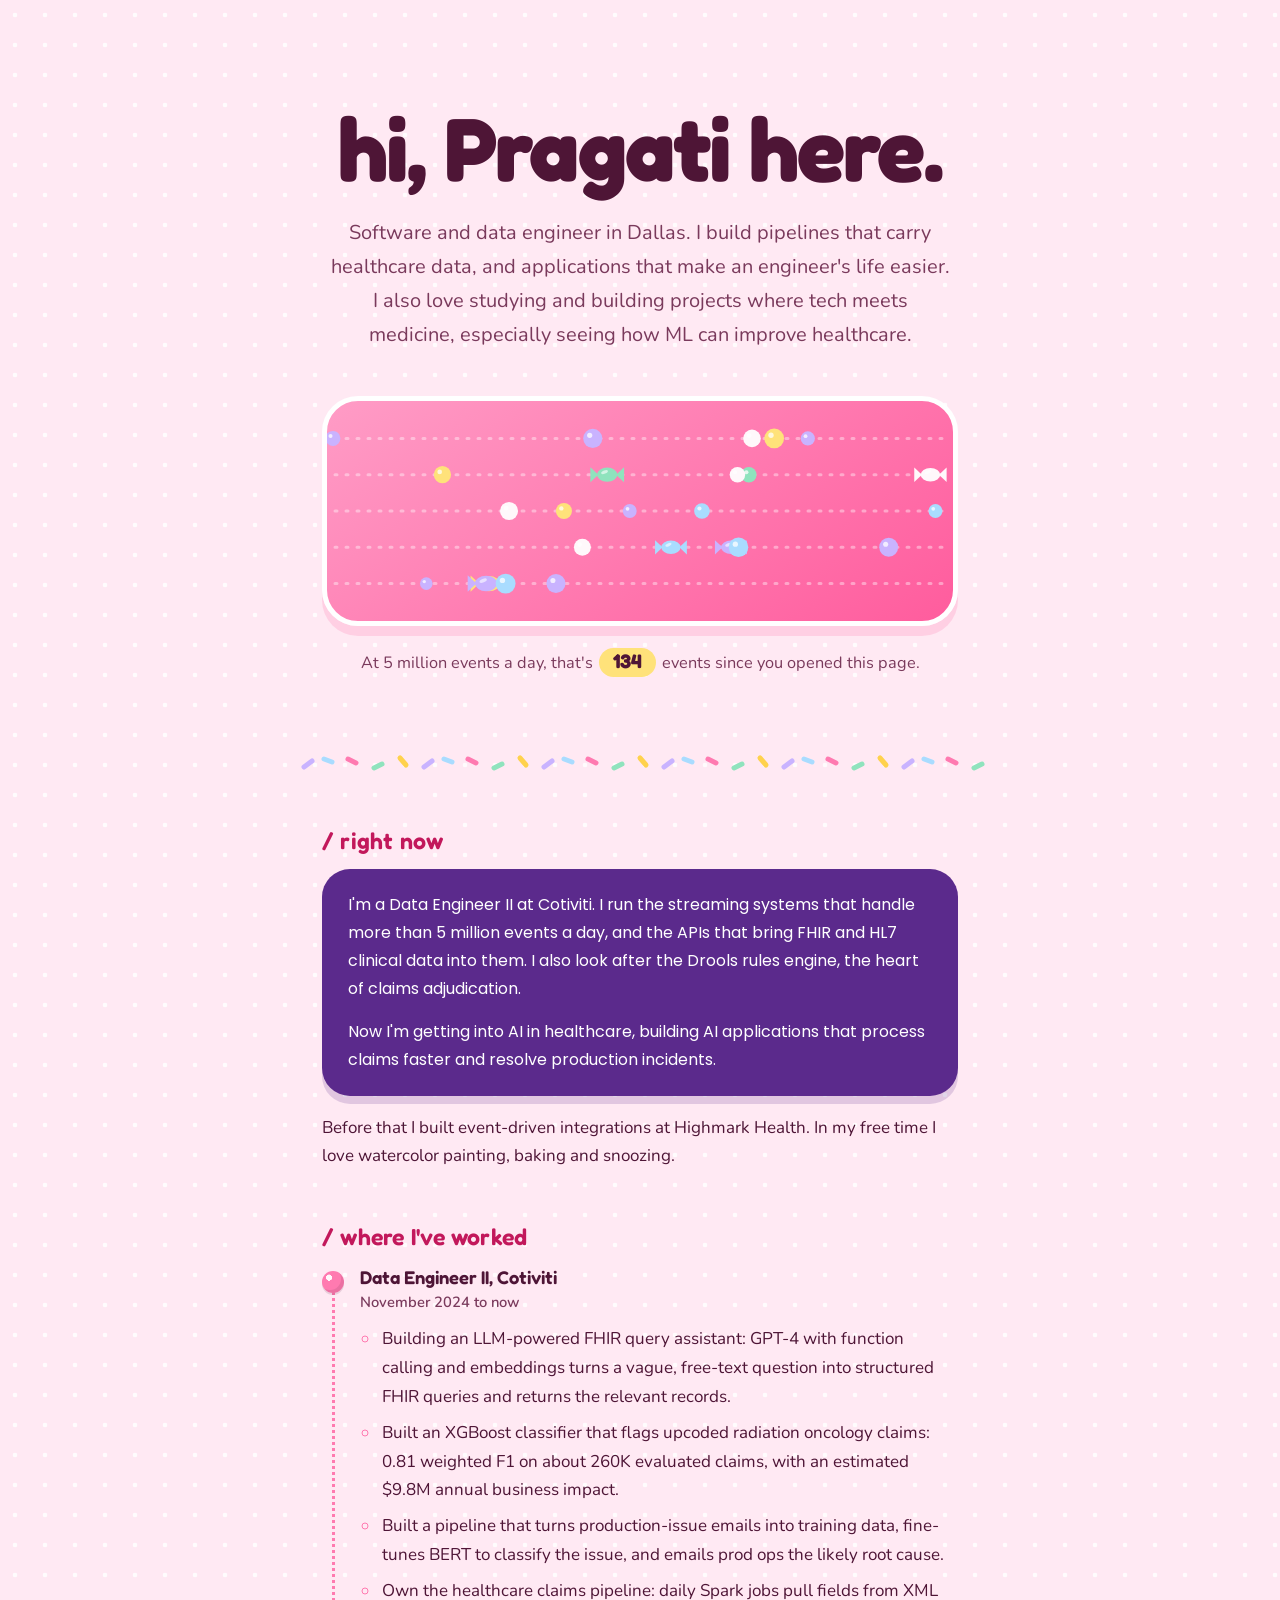
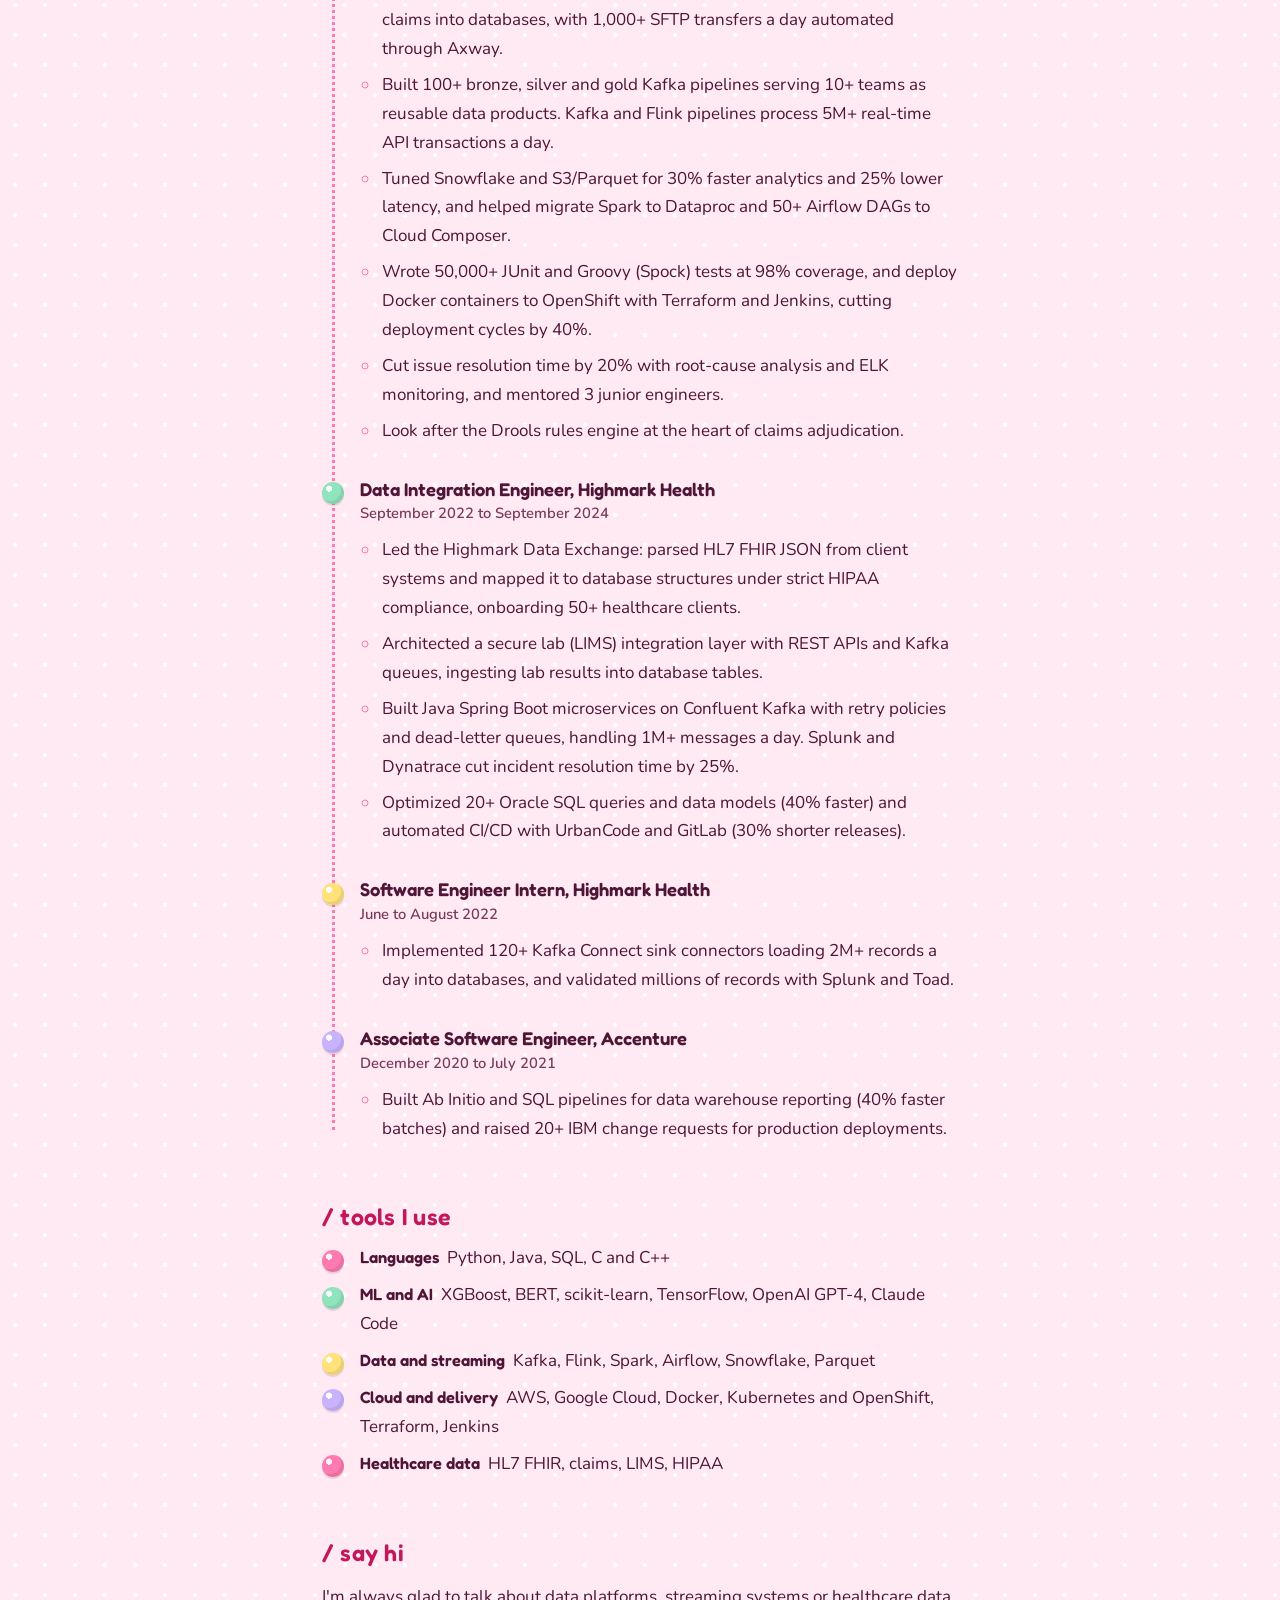
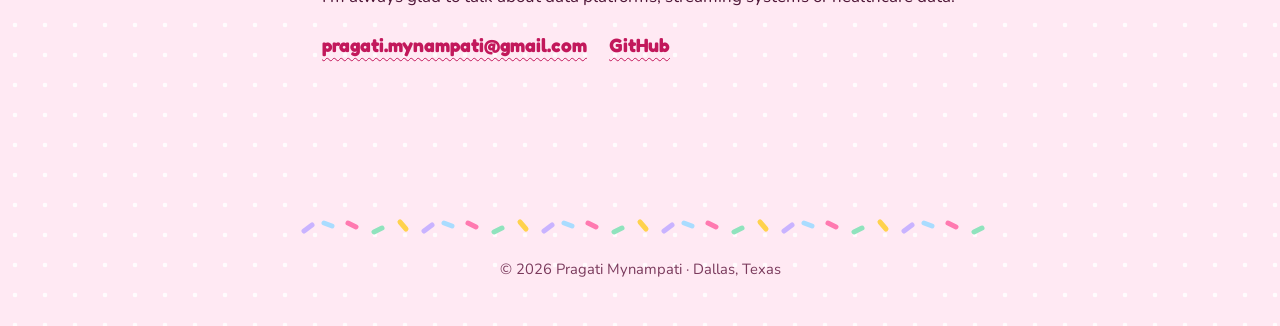
==== index.html @ 9aafa1b6 "Add files via upload" ====
<!DOCTYPE html>
<html lang="en">
<head>
  <meta charset="utf-8">
  <meta name="viewport" content="width=device-width, initial-scale=1">
  <title>Pragati Mynampati, software and data engineer</title>
  <meta name="description" content="Pragati Mynampati is a software and data engineer in Dallas who builds healthcare data pipelines and developer tools, and explores ML at the intersection of tech and medicine.">
  <meta name="theme-color" content="#ff7ab0">
  <link rel="preconnect" href="https://fonts.googleapis.com">
  <link rel="preconnect" href="https://fonts.gstatic.com" crossorigin>
  <link rel="stylesheet" href="https://fonts.googleapis.com/css2?family=Fredoka:wght@400..700&family=Nunito:wght@400..800&family=Poppins:wght@400;500;600&display=swap">
  <link rel="stylesheet" href="style.css">
</head>
<body>
  <header class="hero col">
    <h1>hi, Pragati here.</h1>
    <p class="pitch">Software and data engineer in Dallas. I build pipelines that carry healthcare data, and applications that make an engineer's life easier. I also love studying and building projects where tech meets medicine, especially seeing how ML can improve healthcare.</p>
  </header>

  <div class="tray col">
    <div class="panel"><canvas id="stream" aria-hidden="true"></canvas></div>
    <p class="ticker">At 5 million events a day, that's <strong id="count">0</strong><span id="count-note"> events since you opened this page.</span></p>
  </div>

  <div class="sprinkles" aria-hidden="true"></div>

  <main>
    <section class="col">
      <h2>/ right now</h2>
      <div class="work-now">
        <p>I'm a Data Engineer II at Cotiviti. I run the streaming systems that handle more than 5 million events a day, and the APIs that bring FHIR and HL7 clinical data into them. I also look after the Drools rules engine, the heart of claims adjudication.</p>
        <p>Now I'm getting into AI in healthcare, building AI applications that process claims faster and resolve production incidents.</p>
      </div>
      <div class="prose after-work">
        <p>Before that I built event-driven integrations at Highmark Health. In my free time I love watercolor painting, baking and snoozing.</p>
      </div>
    </section>

    <section class="col">
      <h2>/ where I've worked</h2>
      <ol class="timeline">
        <li>
          <h3>Data Engineer II, Cotiviti</h3>
          <p class="when">November 2024 to now</p>
          <ul>
            <li>Building an LLM-powered FHIR query assistant: GPT-4 with function calling and embeddings turns a vague, free-text question into structured FHIR queries and returns the relevant records.</li>
            <li>Built an XGBoost classifier that flags upcoded radiation oncology claims: 0.81 weighted F1 on about 260K evaluated claims, with an estimated $9.8M annual business impact.</li>
            <li>Built a pipeline that turns production-issue emails into training data, fine-tunes BERT to classify the issue, and emails prod ops the likely root cause.</li>
            <li>Own the healthcare claims pipeline: daily Spark jobs pull fields from XML claims into databases, with 1,000+ SFTP transfers a day automated through Axway.</li>
            <li>Built 100+ bronze, silver and gold Kafka pipelines serving 10+ teams as reusable data products. Kafka and Flink pipelines process 5M+ real-time API transactions a day.</li>
            <li>Tuned Snowflake and S3/Parquet for 30% faster analytics and 25% lower latency, and helped migrate Spark to Dataproc and 50+ Airflow DAGs to Cloud Composer.</li>
            <li>Wrote 50,000+ JUnit and Groovy (Spock) tests at 98% coverage, and deploy Docker containers to OpenShift with Terraform and Jenkins, cutting deployment cycles by 40%.</li>
            <li>Cut issue resolution time by 20% with root-cause analysis and ELK monitoring, and mentored 3 junior engineers.</li>
            <li>Look after the Drools rules engine at the heart of claims adjudication.</li>
          </ul>
        </li>
        <li>
          <h3>Data Integration Engineer, Highmark Health</h3>
          <p class="when">September 2022 to September 2024</p>
          <ul>
            <li>Led the Highmark Data Exchange: parsed HL7 FHIR JSON from client systems and mapped it to database structures under strict HIPAA compliance, onboarding 50+ healthcare clients.</li>
            <li>Architected a secure lab (LIMS) integration layer with REST APIs and Kafka queues, ingesting lab results into database tables.</li>
            <li>Built Java Spring Boot microservices on Confluent Kafka with retry policies and dead-letter queues, handling 1M+ messages a day. Splunk and Dynatrace cut incident resolution time by 25%.</li>
            <li>Optimized 20+ Oracle SQL queries and data models (40% faster) and automated CI/CD with UrbanCode and GitLab (30% shorter releases).</li>
          </ul>
        </li>
        <li>
          <h3>Software Engineer Intern, Highmark Health</h3>
          <p class="when">June to August 2022</p>
          <ul>
            <li>Implemented 120+ Kafka Connect sink connectors loading 2M+ records a day into databases, and validated millions of records with Splunk and Toad.</li>
          </ul>
        </li>
        <li>
          <h3>Associate Software Engineer, Accenture</h3>
          <p class="when">December 2020 to July 2021</p>
          <ul>
            <li>Built Ab Initio and SQL pipelines for data warehouse reporting (40% faster batches) and raised 20+ IBM change requests for production deployments.</li>
          </ul>
        </li>
      </ol>
    </section>

    <section class="col">
      <h2>/ tools I use</h2>
      <ul class="candy compact">
        <li><b>Languages</b> Python, Java, SQL, C and C++</li>
        <li><b>ML and AI</b> XGBoost, BERT, scikit-learn, TensorFlow, OpenAI GPT-4, Claude Code</li>
        <li><b>Data and streaming</b> Kafka, Flink, Spark, Airflow, Snowflake, Parquet</li>
        <li><b>Cloud and delivery</b> AWS, Google Cloud, Docker, Kubernetes and OpenShift, Terraform, Jenkins</li>
        <li><b>Healthcare data</b> HL7 FHIR, claims, LIMS, HIPAA</li>
      </ul>
    </section>

    <section class="col">
      <h2>/ say hi</h2>
      <p>I'm always glad to talk about data platforms, streaming systems or healthcare data.</p>
      <p class="contact">
        <a href="mailto:pragati.mynampati@gmail.com">pragati.mynampati@gmail.com</a>
        <a href="https://github.com/pragati77">GitHub</a>
      </p>
    </section>
  </main>

  <footer class="site-footer">
    <div class="sprinkles" aria-hidden="true" style="margin-bottom:18px"></div>
    &copy; 2026 Pragati Mynampati &middot; Dallas, Texas
  </footer>

  <script src="stream.js"></script>
</body>
</html>
---- style.css ----
/* Pragati Mynampati: candy land
   Palette: cotton (page), bubblegum (stream + accents), berry (text), mint, lemon, lavender (candies) */
:root {
  --cotton: #ffe9f3;
  --cream: #fff8fb;
  --bubblegum: #ff7ab0;
  --bubblegum-deep: #ff5c9d;
  --berry: #4e1536;
  --berry-soft: #7a3a5c;
  --label: #c2185b;
  --mint: #8fe3bd;
  --lemon: #ffe27a;
  --lavender: #c9b3ff;
  --sky: #a9dcff;
  --display: "Fredoka", "Trebuchet MS", system-ui, sans-serif;
  --text: "Nunito", system-ui, -apple-system, "Segoe UI", sans-serif;
}

* { box-sizing: border-box; }
html { -webkit-text-size-adjust: 100%; }
body {
  margin: 0;
  color: var(--berry);
  font: 400 1.0625rem/1.7 var(--text);
  background-color: var(--cotton);
  background-image: radial-gradient(rgba(255, 255, 255, 0.85) 2px, transparent 2.6px);
  background-size: 30px 30px;
}
canvas { display: block; }

a {
  color: var(--label);
  font-weight: 700;
  text-decoration: underline;
  text-decoration-style: wavy;
  text-decoration-thickness: 1px;
  text-underline-offset: 0.25em;
}
a:hover { text-decoration-thickness: 2px; }
a:focus-visible { outline: 3px solid var(--lavender); outline-offset: 3px; border-radius: 6px; }

.col { max-width: 700px; margin: 0 auto; padding: 0 clamp(20px, 5vw, 32px); }

/* ---------- hero (centered) ---------- */
.hero { text-align: center; padding-top: clamp(48px, 9vw, 104px); padding-bottom: clamp(28px, 5vw, 44px); }
.hero h1 {
  margin: 0;
  font: 700 clamp(3rem, 12vw, 5.6rem)/1 var(--display);
  letter-spacing: -0.02em;
  color: var(--berry);
}
.hero .pitch {
  margin: 22px auto 0;
  max-width: 31em;
  font-size: clamp(1.08rem, 2.2vw, 1.25rem);
  color: var(--berry-soft);
}

/* the stream, now a centered candy tray */
.tray { text-align: center; padding-bottom: clamp(20px, 4vw, 36px); }
.tray .panel {
  border-radius: 36px;
  border: 5px solid #fff;
  background: linear-gradient(145deg, #ff9cc6, var(--bubblegum-deep));
  box-shadow: 0 10px 0 rgba(255, 92, 157, 0.18);
  overflow: hidden;
}
.tray canvas { width: 100%; height: clamp(170px, 32vw, 220px); }
.ticker { margin: 22px 0 0; font-size: 1.02rem; color: var(--berry-soft); }
.ticker strong {
  display: inline-block;
  margin: 0 2px;
  padding: 1px 14px 3px;
  border-radius: 999px;
  background: var(--lemon);
  color: var(--berry);
  font: 700 1.2em/1.3 var(--display);
  font-variant-numeric: tabular-nums;
}

/* sprinkles divider */
.sprinkles {
  height: 22px;
  margin: clamp(22px, 5vw, 40px) auto 0;
  max-width: 700px;
  background-image: url("data:image/svg+xml,%3Csvg xmlns='http://www.w3.org/2000/svg' width='120' height='22'%3E%3Cg stroke-width='5' stroke-linecap='round'%3E%3Cline x1='8' y1='6' x2='16' y2='10' stroke='%23ff7ab0'/%3E%3Cline x1='34' y1='15' x2='42' y2='11' stroke='%238fe3bd'/%3E%3Cline x1='60' y1='5' x2='66' y2='12' stroke='%23ffd24d'/%3E%3Cline x1='84' y1='14' x2='92' y2='8' stroke='%23c9b3ff'/%3E%3Cline x1='104' y1='6' x2='112' y2='9' stroke='%23a9dcff'/%3E%3C/g%3E%3C/svg%3E");
  background-repeat: repeat-x;
  background-position: center;
}

/* ---------- sections ---------- */
main > section.col { padding-top: clamp(30px, 6vw, 52px); }
main > section.col:last-of-type { padding-bottom: clamp(56px, 9vw, 96px); }
h2 {
  margin: 0 0 14px;
  font: 600 1.45rem/1.2 var(--display);
  color: var(--label);
  letter-spacing: 0.01em;
}
.prose p { margin: 0 0 1em; }
.prose p:last-child { margin-bottom: 0; }

/* the Cotiviti block: purple, corporate sans (stand-in until the exact brand font and purple are confirmed) */
.work-now {
  background: #5b2a8c;
  color: #fff;
  border-radius: 28px;
  padding: 22px 26px;
  font: 400 1rem/1.75 "Poppins", var(--text);
  box-shadow: 0 8px 0 rgba(91, 42, 140, 0.18);
}
.work-now p { margin: 0 0 0.9em; }
.work-now p:last-child { margin-bottom: 0; }
.after-work { margin-top: 18px; }

/* candy bullets */
ul.candy, ol.timeline { list-style: none; margin: 0; padding: 0; }
ul.candy > li { position: relative; padding: 0 0 20px 38px; }
ul.candy > li:last-child { padding-bottom: 0; }
ul.candy > li::before, ol.timeline > li::before {
  content: "";
  position: absolute;
  left: 0; top: 0.32em;
  width: 22px; height: 22px;
  border-radius: 50%;
  background:
    radial-gradient(circle at 32% 30%, rgba(255, 255, 255, 0.95) 0 14%, transparent 15%),
    var(--candy, var(--bubblegum));
  box-shadow: inset -3px -3px 0 rgba(0, 0, 0, 0.08), 0 2px 0 rgba(78, 21, 54, 0.12);
}
ul.candy > li:nth-child(4n+1), ol.timeline > li:nth-child(4n+1) { --candy: var(--bubblegum); }
ul.candy > li:nth-child(4n+2), ol.timeline > li:nth-child(4n+2) { --candy: var(--mint); }
ul.candy > li:nth-child(4n+3), ol.timeline > li:nth-child(4n+3) { --candy: var(--lemon); }
ul.candy > li:nth-child(4n+4), ol.timeline > li:nth-child(4n+4) { --candy: var(--lavender); }
ul.candy h3, ol.timeline h3 { margin: 0; font: 600 1.15rem/1.35 var(--display); }
ul.candy p, ol.timeline p { margin: 2px 0 0; }
ul.candy.compact > li { padding-bottom: 8px; }
ul.candy.compact b { font: 600 1.02rem/1 var(--display); margin-right: 4px; }

ol.timeline { position: relative; }
ol.timeline::before {
  content: "";
  position: absolute; left: 10px; top: 14px; bottom: 14px; width: 0;
  border-left: 3px dotted var(--bubblegum);
}
ol.timeline > li { position: relative; padding: 0 0 24px 38px; }
ol.timeline > li:last-child { padding-bottom: 0; }
ol.timeline > li::before { z-index: 1; }
ol.timeline ul { margin: 10px 0 0; padding-left: 1.15em; }
ol.timeline ul li { margin: 0 0 7px; padding: 0 0 0 2px; }
ol.timeline ul li::marker { color: var(--bubblegum); }
ol.timeline .when { margin: 0 0 4px; font-size: 0.92rem; color: var(--berry-soft); font-weight: 600; }

.contact { margin-top: 14px; display: flex; flex-wrap: wrap; gap: 8px 22px; font-family: var(--display); font-size: 1.2rem; }

/* ---------- footer ---------- */
.site-footer { padding: 0 0 44px; text-align: center; font-size: 0.92rem; color: var(--berry-soft); }

@media (max-width: 480px) {
  .tray .panel { border-radius: 28px; border-width: 4px; }
}
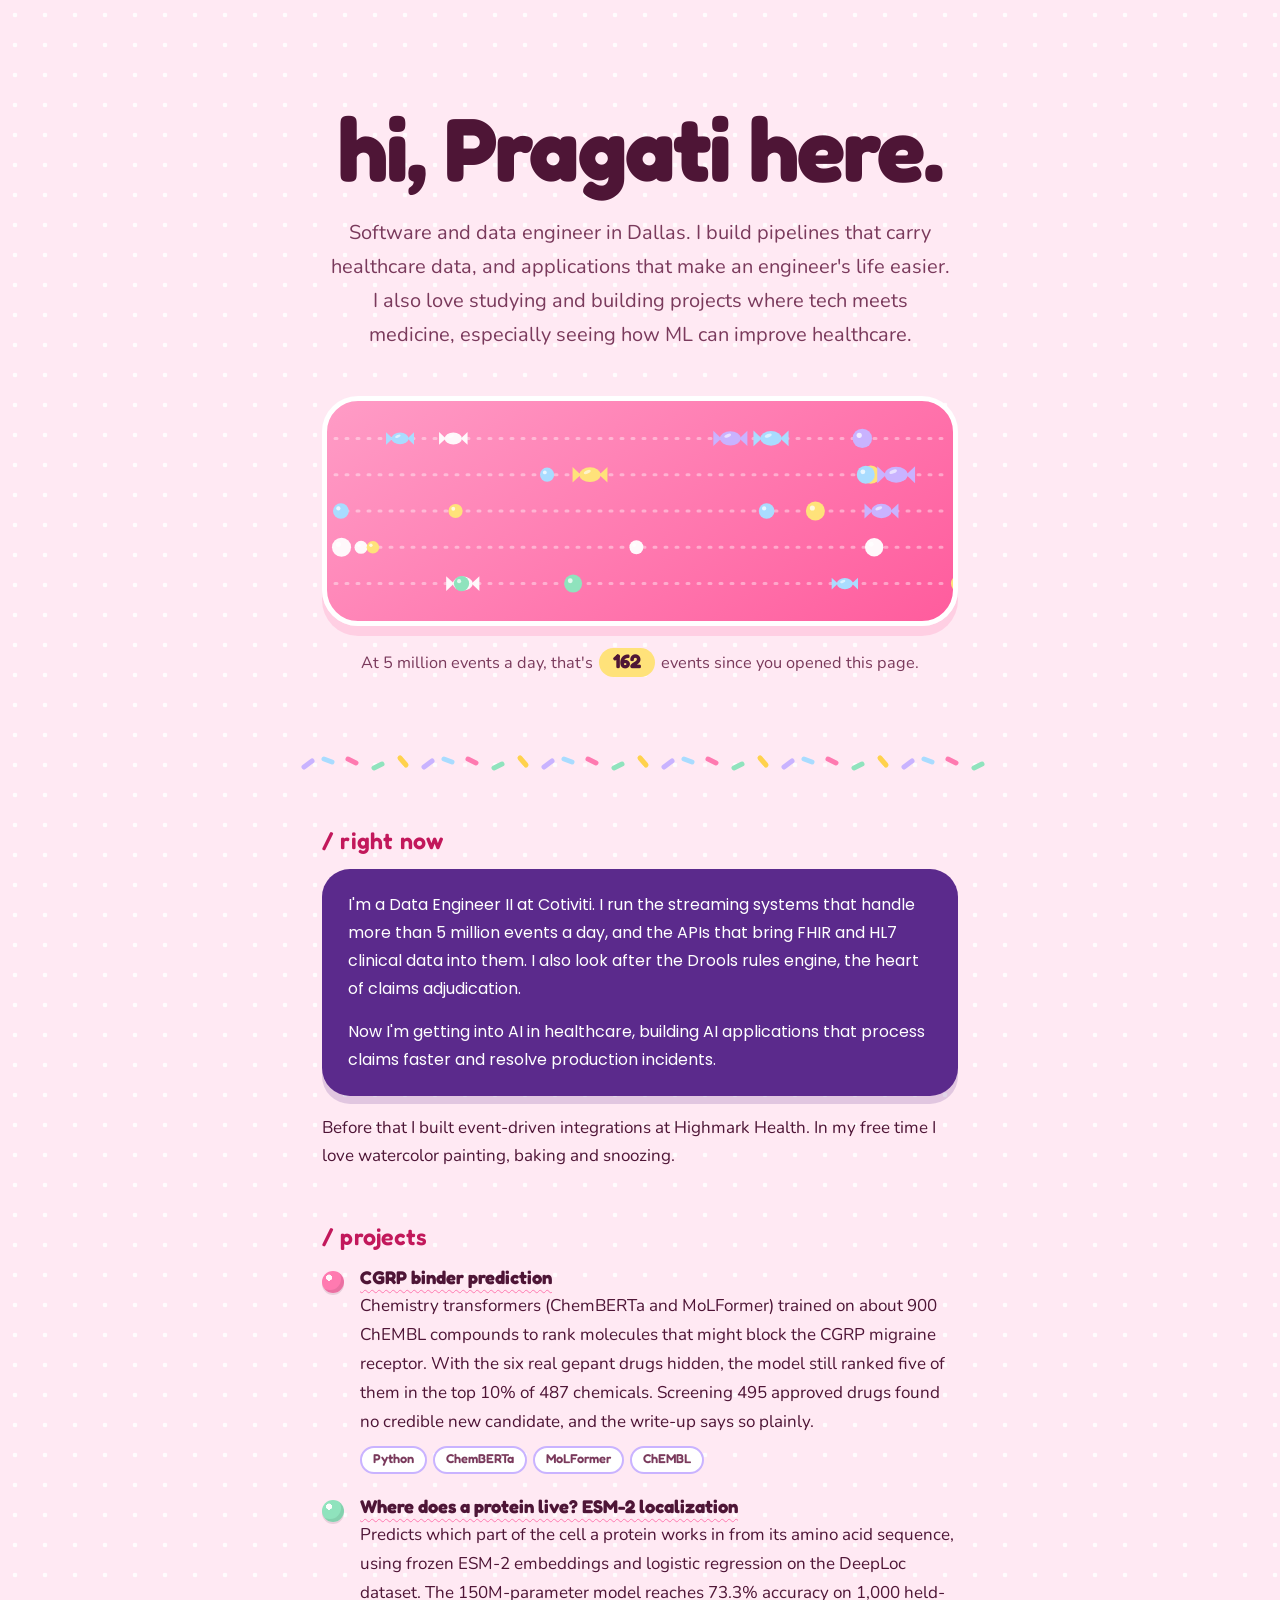
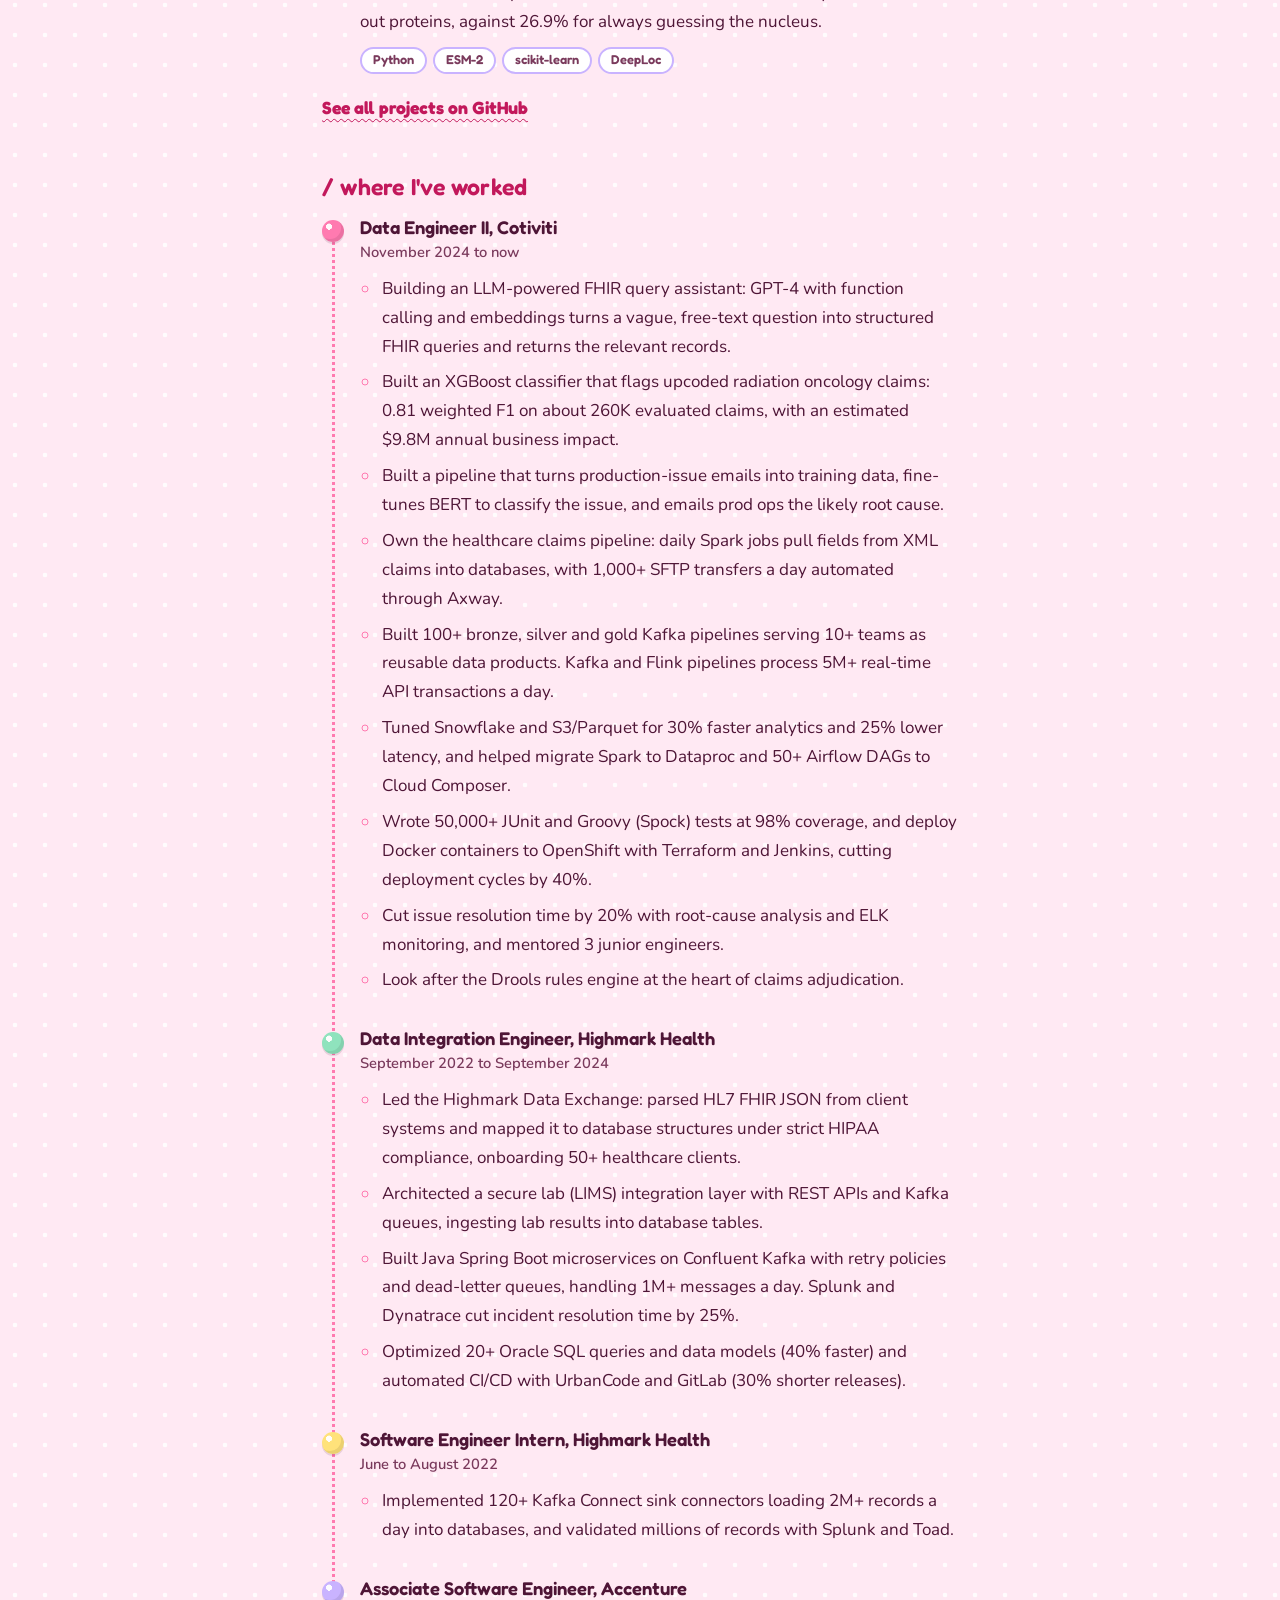
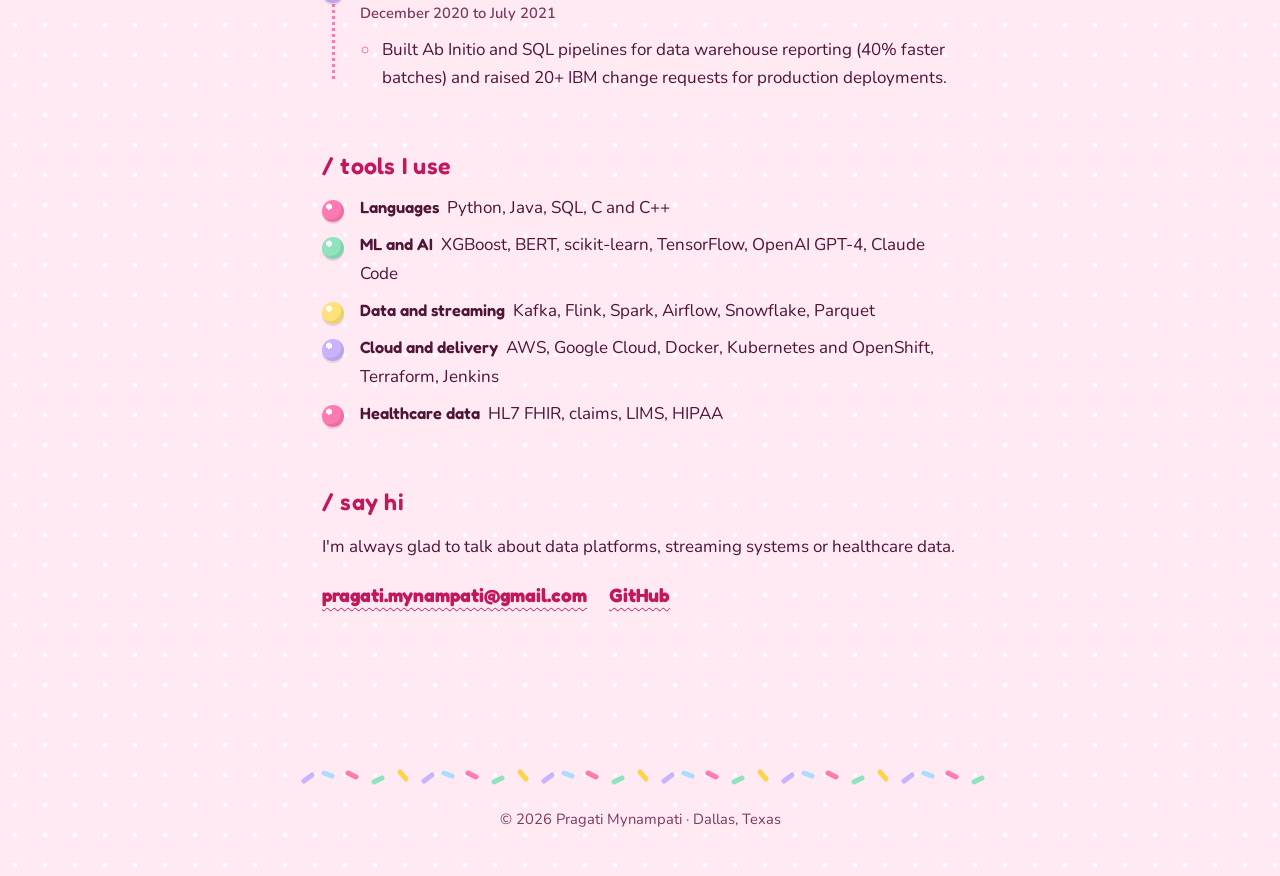
==== commit d1c05322: "Add files via upload" ====
--- a/index.html
+++ b/index.html
@@ -34,6 +34,23 @@
       <div class="prose after-work">
         <p>Before that I built event-driven integrations at Highmark Health. In my free time I love watercolor painting, baking and snoozing.</p>
       </div>
+    </section>
+
+    <section class="col">
+      <h2>/ projects</h2>
+      <ul class="candy projects">
+        <li>
+          <h3><a href="https://github.com/pragati77/cgrp-binder-prediction">CGRP binder prediction</a></h3>
+          <p>Chemistry transformers (ChemBERTa and MoLFormer) trained on about 900 ChEMBL compounds to rank molecules that might block the CGRP migraine receptor. With the six real gepant drugs hidden, the model still ranked five of them in the top 10% of 487 chemicals. Screening 495 approved drugs found no credible new candidate, and the write-up says so plainly.</p>
+          <p class="tags"><span>Python</span><span>ChemBERTa</span><span>MoLFormer</span><span>ChEMBL</span></p>
+        </li>
+        <li>
+          <h3><a href="https://github.com/pragati77/ESM2_Protein_Localization">Where does a protein live? ESM-2 localization</a></h3>
+          <p>Predicts which part of the cell a protein works in from its amino acid sequence, using frozen ESM-2 embeddings and logistic regression on the DeepLoc dataset. The 150M-parameter model reaches 73.3% accuracy on 1,000 held-out proteins, against 26.9% for always guessing the nucleus.</p>
+          <p class="tags"><span>Python</span><span>ESM-2</span><span>scikit-learn</span><span>DeepLoc</span></p>
+        </li>
+      </ul>
+      <p class="more"><a href="https://github.com/pragati77">See all projects on GitHub</a></p>
     </section>
 
     <section class="col">
--- a/style.css
+++ b/style.css
@@ -134,6 +134,18 @@
 ul.candy > li:nth-child(4n+4), ol.timeline > li:nth-child(4n+4) { --candy: var(--lavender); }
 ul.candy h3, ol.timeline h3 { margin: 0; font: 600 1.15rem/1.35 var(--display); }
 ul.candy p, ol.timeline p { margin: 2px 0 0; }
+ul.candy h3 a { color: var(--berry); text-decoration-color: var(--bubblegum); }
+ul.candy h3 a:hover { color: var(--label); }
+.tags { display: flex; flex-wrap: wrap; gap: 6px; margin: 10px 0 0 !important; }
+.tags span {
+  font: 600 0.8rem/1 var(--display);
+  padding: 5px 11px 6px;
+  border-radius: 999px;
+  background: #fff;
+  border: 2px solid var(--lavender);
+  color: var(--berry-soft);
+}
+.more { margin: 22px 0 0; font: 600 1.1rem/1.4 var(--display); }
 ul.candy.compact > li { padding-bottom: 8px; }
 ul.candy.compact b { font: 600 1.02rem/1 var(--display); margin-right: 4px; }
 
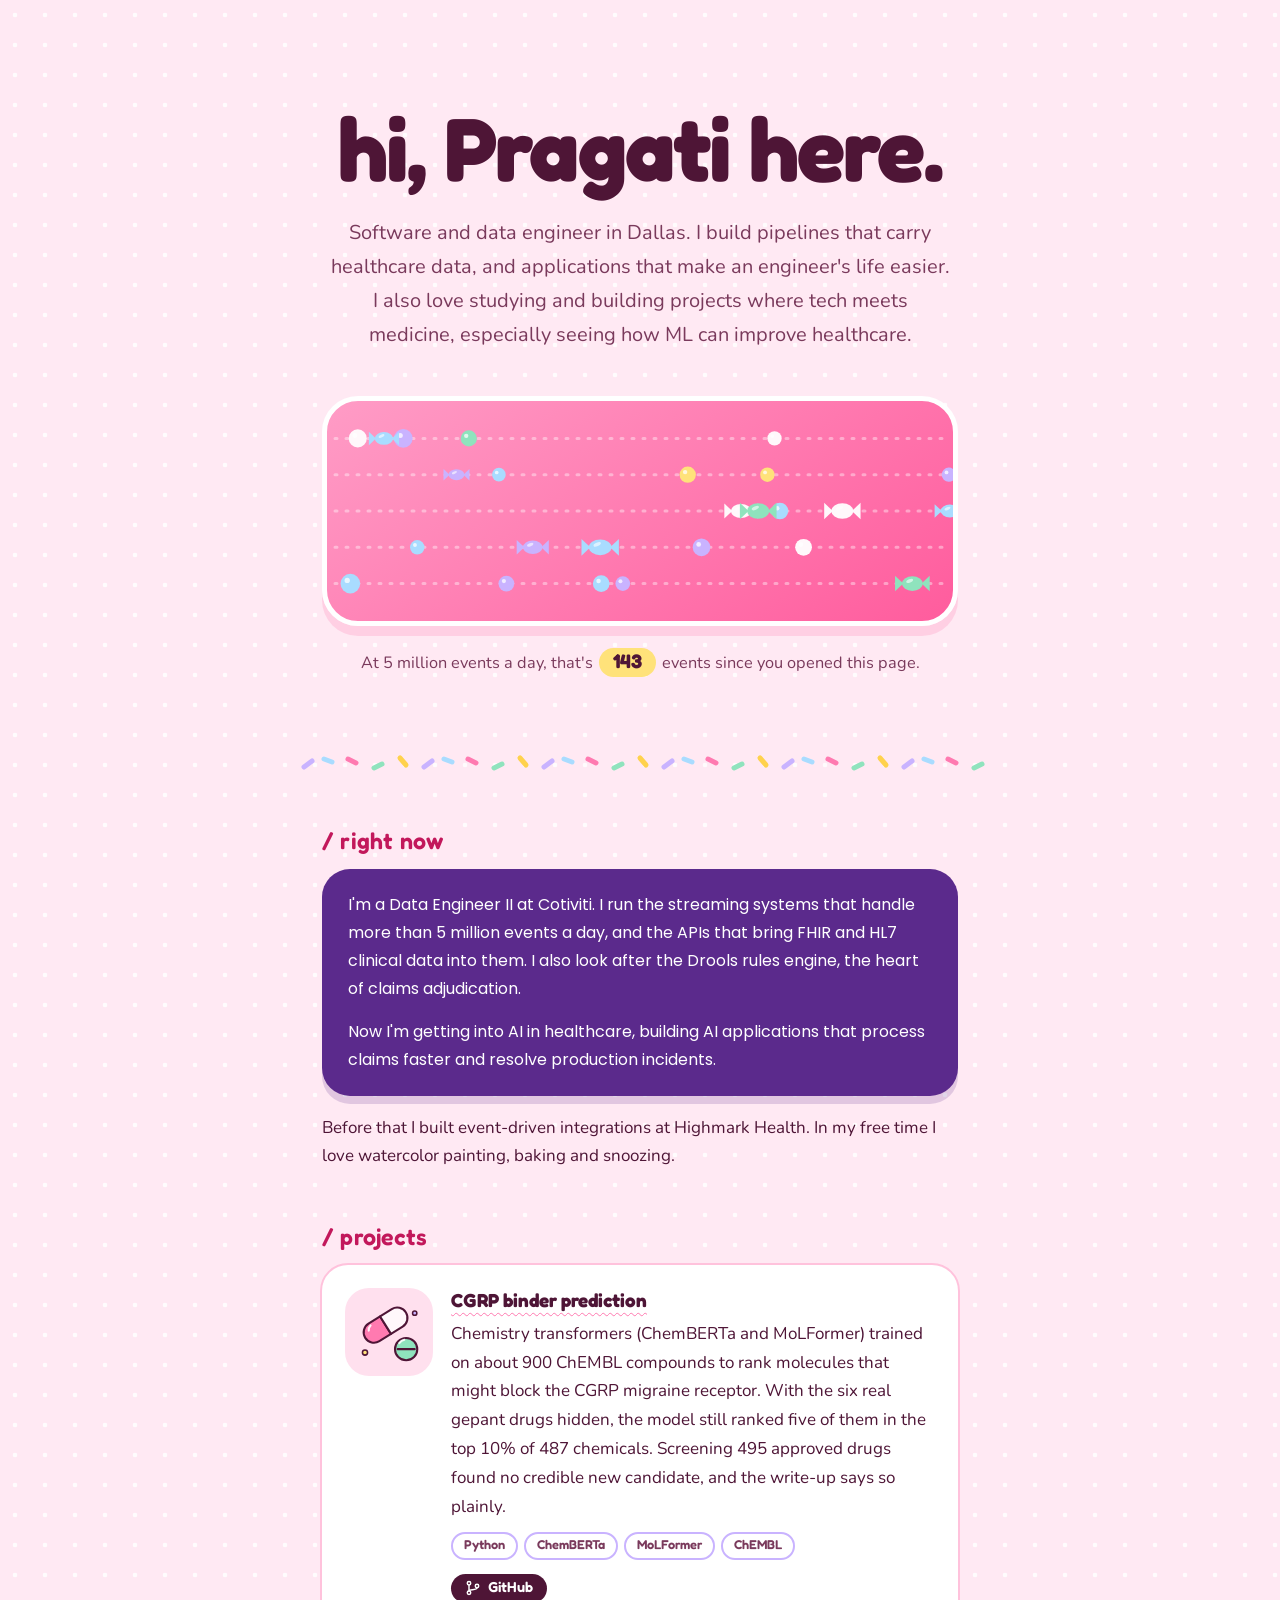
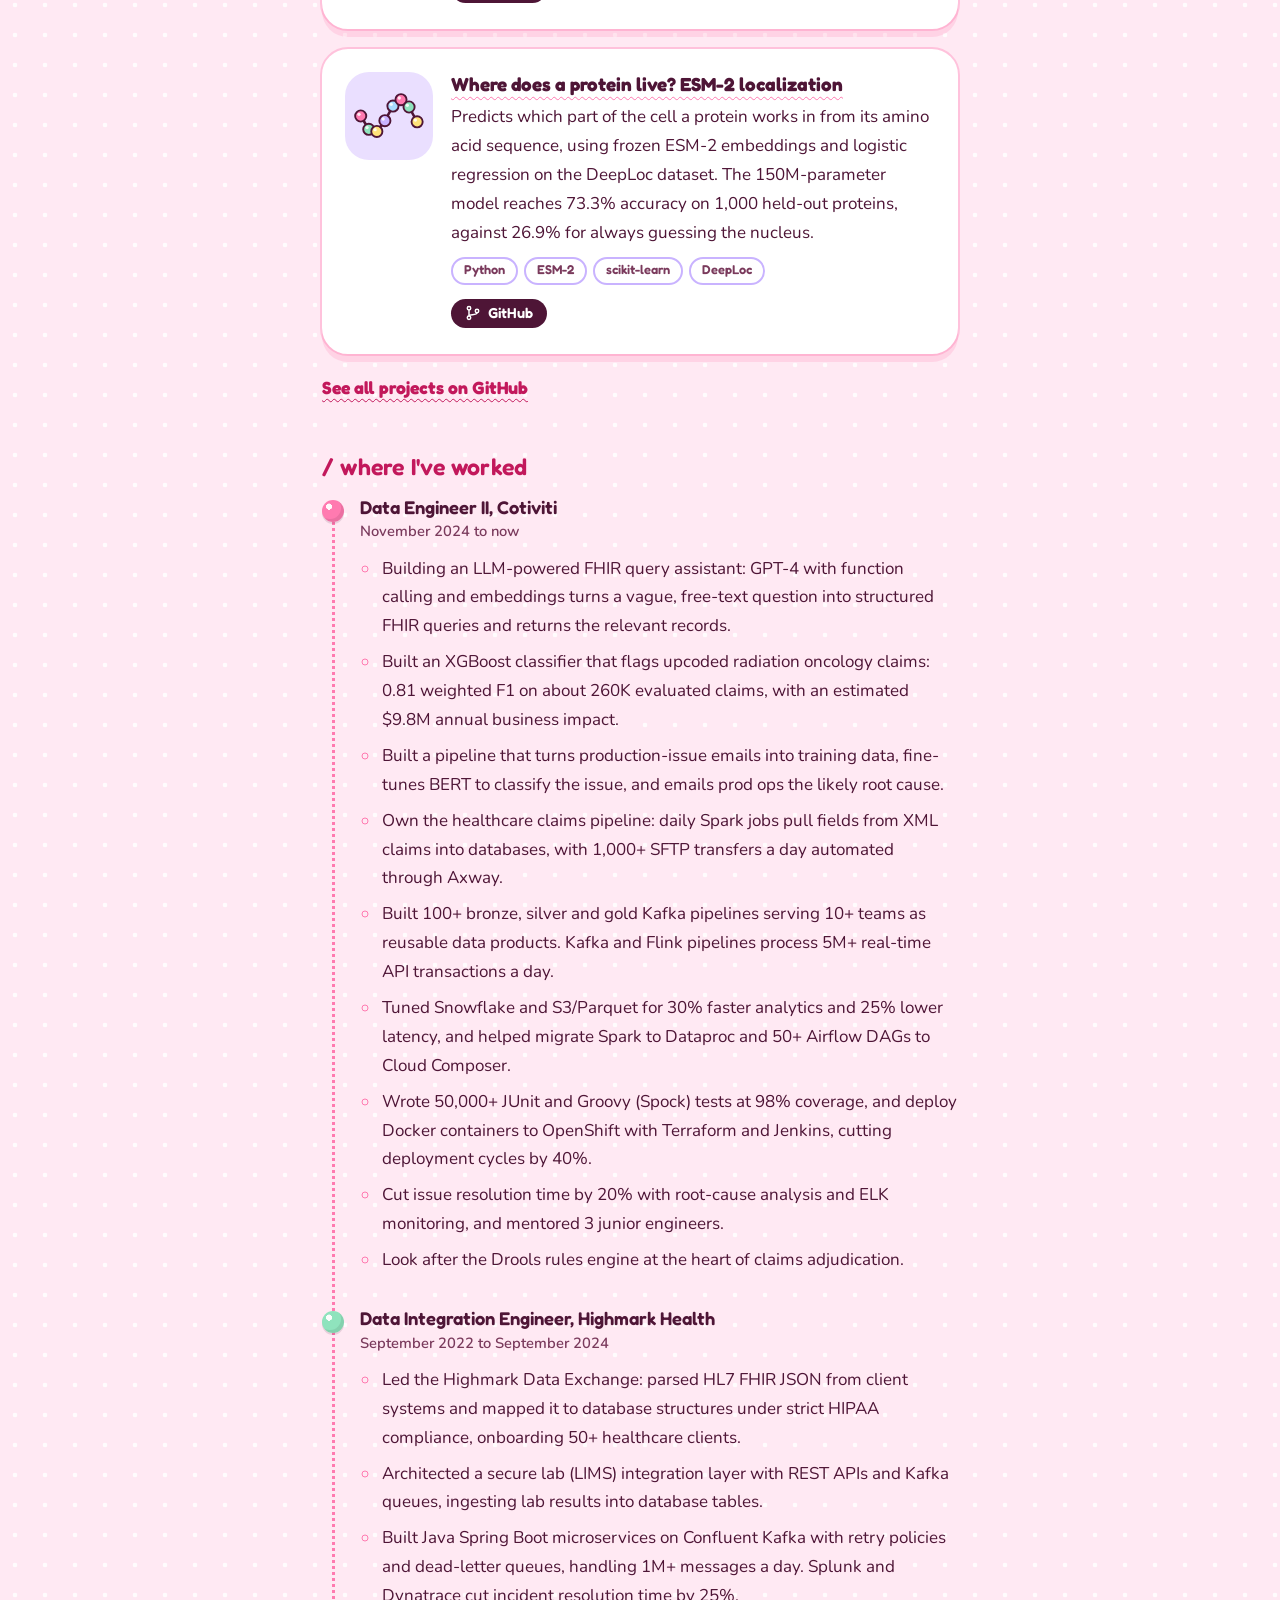
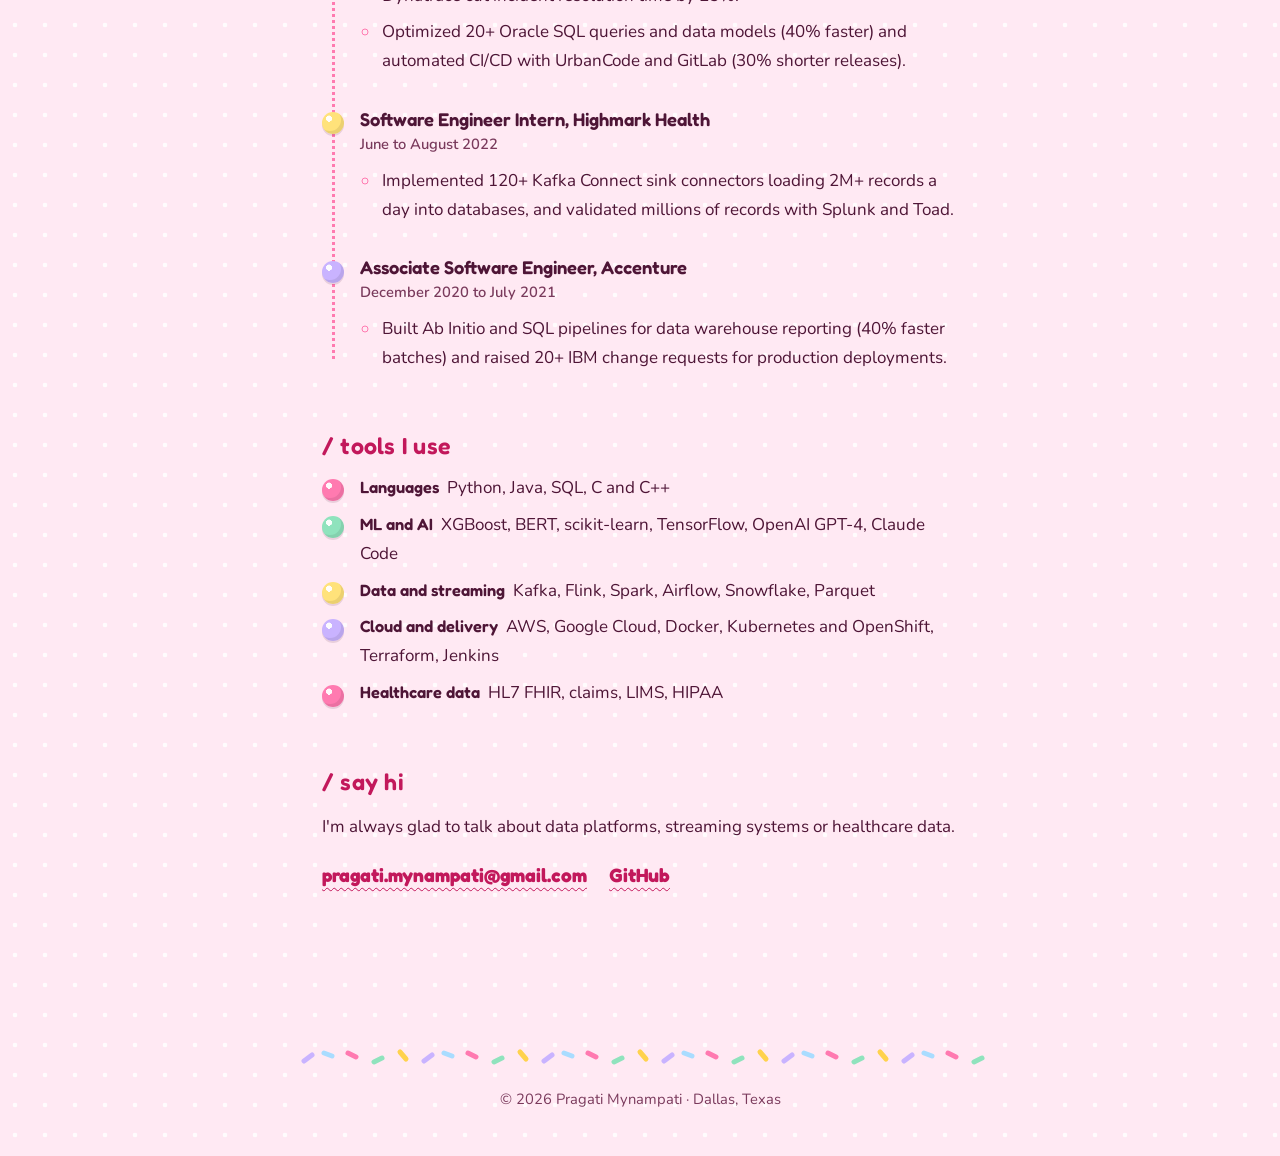
==== commit e390e45d: "Add files via upload" ====
--- a/index.html
+++ b/index.html
@@ -38,16 +38,36 @@
 
     <section class="col">
       <h2>/ projects</h2>
-      <ul class="candy projects">
-        <li>
-          <h3><a href="https://github.com/pragati77/cgrp-binder-prediction">CGRP binder prediction</a></h3>
-          <p>Chemistry transformers (ChemBERTa and MoLFormer) trained on about 900 ChEMBL compounds to rank molecules that might block the CGRP migraine receptor. With the six real gepant drugs hidden, the model still ranked five of them in the top 10% of 487 chemicals. Screening 495 approved drugs found no credible new candidate, and the write-up says so plainly.</p>
-          <p class="tags"><span>Python</span><span>ChemBERTa</span><span>MoLFormer</span><span>ChEMBL</span></p>
+      <ul class="projects">
+        <li class="project">
+          <div class="project-icon tint-pink"><svg viewBox="0 0 84 84" width="72" height="72" role="img" aria-label="A capsule and a round tablet">
+<g transform="rotate(-32 38 34)" stroke="#4e1536" stroke-width="2.4" stroke-linejoin="round">
+<path d="M22 22 h16 v24 h-16 a12 12 0 0 1 0 -24 z" fill="#ff7ab0"/>
+<path d="M38 22 h16 a12 12 0 0 1 0 24 h-16 z" fill="#fff8fb"/>
+<path d="M18 29 a7 7 0 0 1 5 -4" fill="none" stroke="#fff" stroke-width="2.4" stroke-linecap="round" opacity=".9"/>
+</g>
+<g stroke="#4e1536" stroke-width="2.4">
+<circle cx="62" cy="62" r="13" fill="#8fe3bd"/>
+<line x1="52" y1="62" x2="72" y2="62" stroke-linecap="round"/>
+</g>
+<path d="M54 55 a10 10 0 0 1 6 -4" fill="none" stroke="#fff" stroke-width="2.4" stroke-linecap="round" opacity=".9"/>
+<circle cx="14" cy="66" r="3" fill="#ffe27a" stroke="#4e1536" stroke-width="1.8"/><circle cx="72" cy="20" r="2.5" fill="#c9b3ff" stroke="#4e1536" stroke-width="1.8"/>
+</svg></div>
+          <div class="project-body">
+            <h3><a href="https://github.com/pragati77/cgrp-binder-prediction">CGRP binder prediction</a></h3>
+            <p>Chemistry transformers (ChemBERTa and MoLFormer) trained on about 900 ChEMBL compounds to rank molecules that might block the CGRP migraine receptor. With the six real gepant drugs hidden, the model still ranked five of them in the top 10% of 487 chemicals. Screening 495 approved drugs found no credible new candidate, and the write-up says so plainly.</p>
+            <p class="tags"><span>Python</span><span>ChemBERTa</span><span>MoLFormer</span><span>ChEMBL</span></p>
+            <a class="gh" href="https://github.com/pragati77/cgrp-binder-prediction" aria-label="View CGRP binder prediction on GitHub"><svg viewBox="0 0 24 24" width="16" height="16" aria-hidden="true" fill="none" stroke="currentColor" stroke-width="2.2" stroke-linecap="round" stroke-linejoin="round"><circle cx="6" cy="5" r="2.6"/><circle cx="6" cy="19" r="2.6"/><circle cx="18" cy="9" r="2.6"/><path d="M6 7.6v8.8M18 11.6c0 4-12 2-12 4.8"/></svg>GitHub</a>
+          </div>
         </li>
-        <li>
-          <h3><a href="https://github.com/pragati77/ESM2_Protein_Localization">Where does a protein live? ESM-2 localization</a></h3>
-          <p>Predicts which part of the cell a protein works in from its amino acid sequence, using frozen ESM-2 embeddings and logistic regression on the DeepLoc dataset. The 150M-parameter model reaches 73.3% accuracy on 1,000 held-out proteins, against 26.9% for always guessing the nucleus.</p>
-          <p class="tags"><span>Python</span><span>ESM-2</span><span>scikit-learn</span><span>DeepLoc</span></p>
+        <li class="project">
+          <div class="project-icon tint-lilac"><svg viewBox="0 0 84 84" width="72" height="72" role="img" aria-label="A chain of colorful beads, like a protein strand"><polyline points="9.0,42.0 18.4,57.5 27.8,60.0 37.2,47.5 46.6,30.4 56.0,23.0 65.4,31.5 74.8,48.8" fill="none" stroke="#4e1536" stroke-width="3" stroke-linecap="round" stroke-linejoin="round"/><circle cx="9.0" cy="42.0" r="6.5" fill="#ff7ab0" stroke="#4e1536" stroke-width="2.2"/><circle cx="7.0" cy="40.0" r="1.9" fill="#fff" opacity=".85"/><circle cx="18.4" cy="57.5" r="6.5" fill="#8fe3bd" stroke="#4e1536" stroke-width="2.2"/><circle cx="16.4" cy="55.5" r="1.9" fill="#fff" opacity=".85"/><circle cx="27.8" cy="60.0" r="6.5" fill="#ffe27a" stroke="#4e1536" stroke-width="2.2"/><circle cx="25.8" cy="58.0" r="1.9" fill="#fff" opacity=".85"/><circle cx="37.2" cy="47.5" r="6.5" fill="#c9b3ff" stroke="#4e1536" stroke-width="2.2"/><circle cx="35.2" cy="45.5" r="1.9" fill="#fff" opacity=".85"/><circle cx="46.6" cy="30.4" r="6.5" fill="#a9dcff" stroke="#4e1536" stroke-width="2.2"/><circle cx="44.6" cy="28.4" r="1.9" fill="#fff" opacity=".85"/><circle cx="56.0" cy="23.0" r="6.5" fill="#ff7ab0" stroke="#4e1536" stroke-width="2.2"/><circle cx="54.0" cy="21.0" r="1.9" fill="#fff" opacity=".85"/><circle cx="65.4" cy="31.5" r="6.5" fill="#8fe3bd" stroke="#4e1536" stroke-width="2.2"/><circle cx="63.4" cy="29.5" r="1.9" fill="#fff" opacity=".85"/><circle cx="74.8" cy="48.8" r="6.5" fill="#ffe27a" stroke="#4e1536" stroke-width="2.2"/><circle cx="72.8" cy="46.8" r="1.9" fill="#fff" opacity=".85"/></svg></div>
+          <div class="project-body">
+            <h3><a href="https://github.com/pragati77/ESM2_Protein_Localization">Where does a protein live? ESM-2 localization</a></h3>
+            <p>Predicts which part of the cell a protein works in from its amino acid sequence, using frozen ESM-2 embeddings and logistic regression on the DeepLoc dataset. The 150M-parameter model reaches 73.3% accuracy on 1,000 held-out proteins, against 26.9% for always guessing the nucleus.</p>
+            <p class="tags"><span>Python</span><span>ESM-2</span><span>scikit-learn</span><span>DeepLoc</span></p>
+            <a class="gh" href="https://github.com/pragati77/ESM2_Protein_Localization" aria-label="View ESM-2 protein localization on GitHub"><svg viewBox="0 0 24 24" width="16" height="16" aria-hidden="true" fill="none" stroke="currentColor" stroke-width="2.2" stroke-linecap="round" stroke-linejoin="round"><circle cx="6" cy="5" r="2.6"/><circle cx="6" cy="19" r="2.6"/><circle cx="18" cy="9" r="2.6"/><path d="M6 7.6v8.8M18 11.6c0 4-12 2-12 4.8"/></svg>GitHub</a>
+          </div>
         </li>
       </ul>
       <p class="more"><a href="https://github.com/pragati77">See all projects on GitHub</a></p>
--- a/style.css
+++ b/style.css
@@ -113,6 +113,46 @@
 .work-now p:last-child { margin-bottom: 0; }
 .after-work { margin-top: 18px; }
 
+/* project boxes */
+.projects { list-style: none; margin: 0; padding: 0; display: grid; gap: 20px; }
+.project {
+  display: grid;
+  grid-template-columns: 88px minmax(0, 1fr);
+  gap: 18px;
+  padding: 20px;
+  background: #fff;
+  border: 3px solid #fff;
+  outline: 2px solid rgba(255, 122, 176, 0.35);
+  border-radius: 26px;
+  box-shadow: 0 8px 0 rgba(255, 92, 157, 0.16);
+}
+.project-icon {
+  width: 88px; height: 88px;
+  display: grid; place-items: center;
+  border-radius: 24px;
+}
+.tint-pink { background: #ffe0ee; }
+.tint-lilac { background: #eadfff; }
+.project h3 { margin: 0 0 6px; font: 600 1.18rem/1.35 var(--display); }
+.project h3 a { color: var(--berry); text-decoration-color: var(--bubblegum); }
+.project h3 a:hover { color: var(--label); }
+.project p { margin: 0 0 8px; }
+.project .tags { margin: 10px 0 14px !important; }
+.gh {
+  display: inline-flex; align-items: center; gap: 7px;
+  padding: 6px 14px 7px;
+  border-radius: 999px;
+  background: var(--berry);
+  color: #fff;
+  font: 600 0.9rem/1 var(--display);
+  text-decoration: none;
+}
+.gh:hover { background: var(--label); }
+@media (max-width: 560px) {
+  .project { grid-template-columns: 1fr; gap: 12px; padding: 18px; }
+  .project-icon { width: 80px; height: 80px; }
+}
+
 /* candy bullets */
 ul.candy, ol.timeline { list-style: none; margin: 0; padding: 0; }
 ul.candy > li { position: relative; padding: 0 0 20px 38px; }
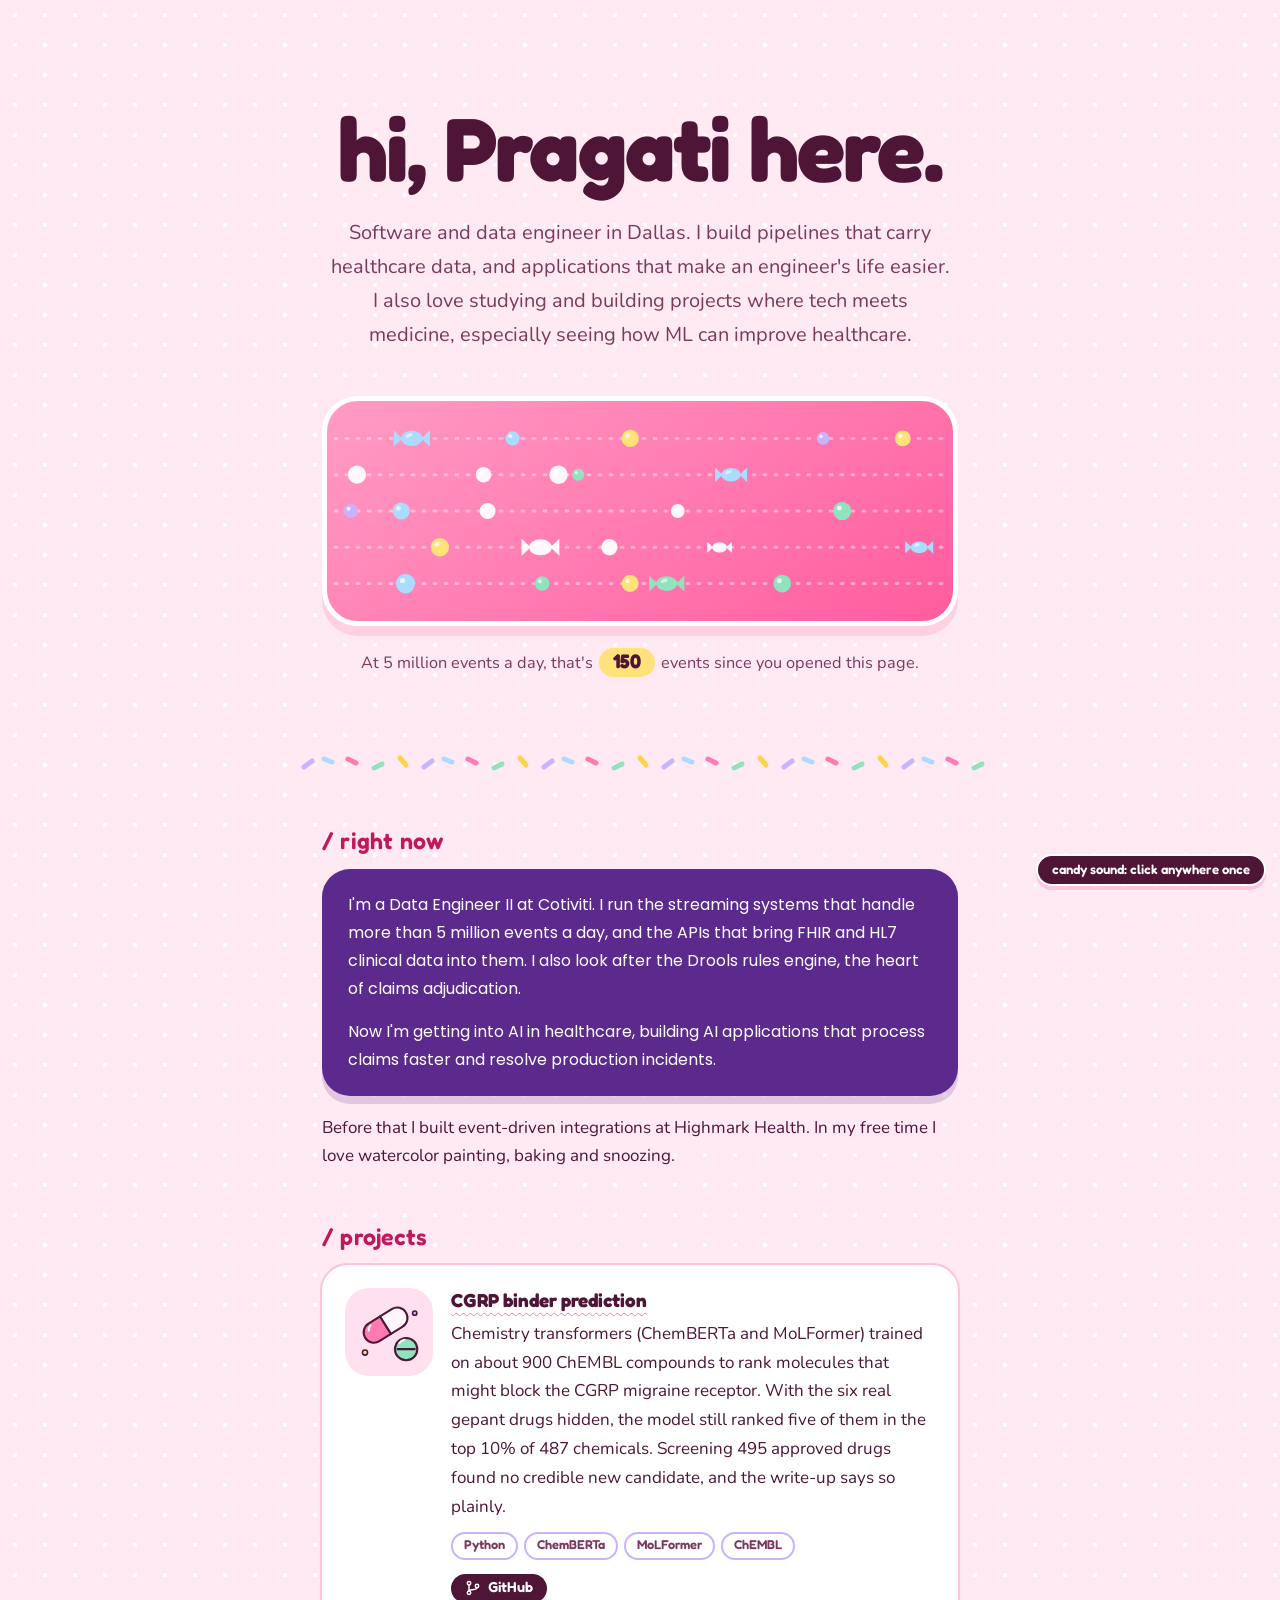
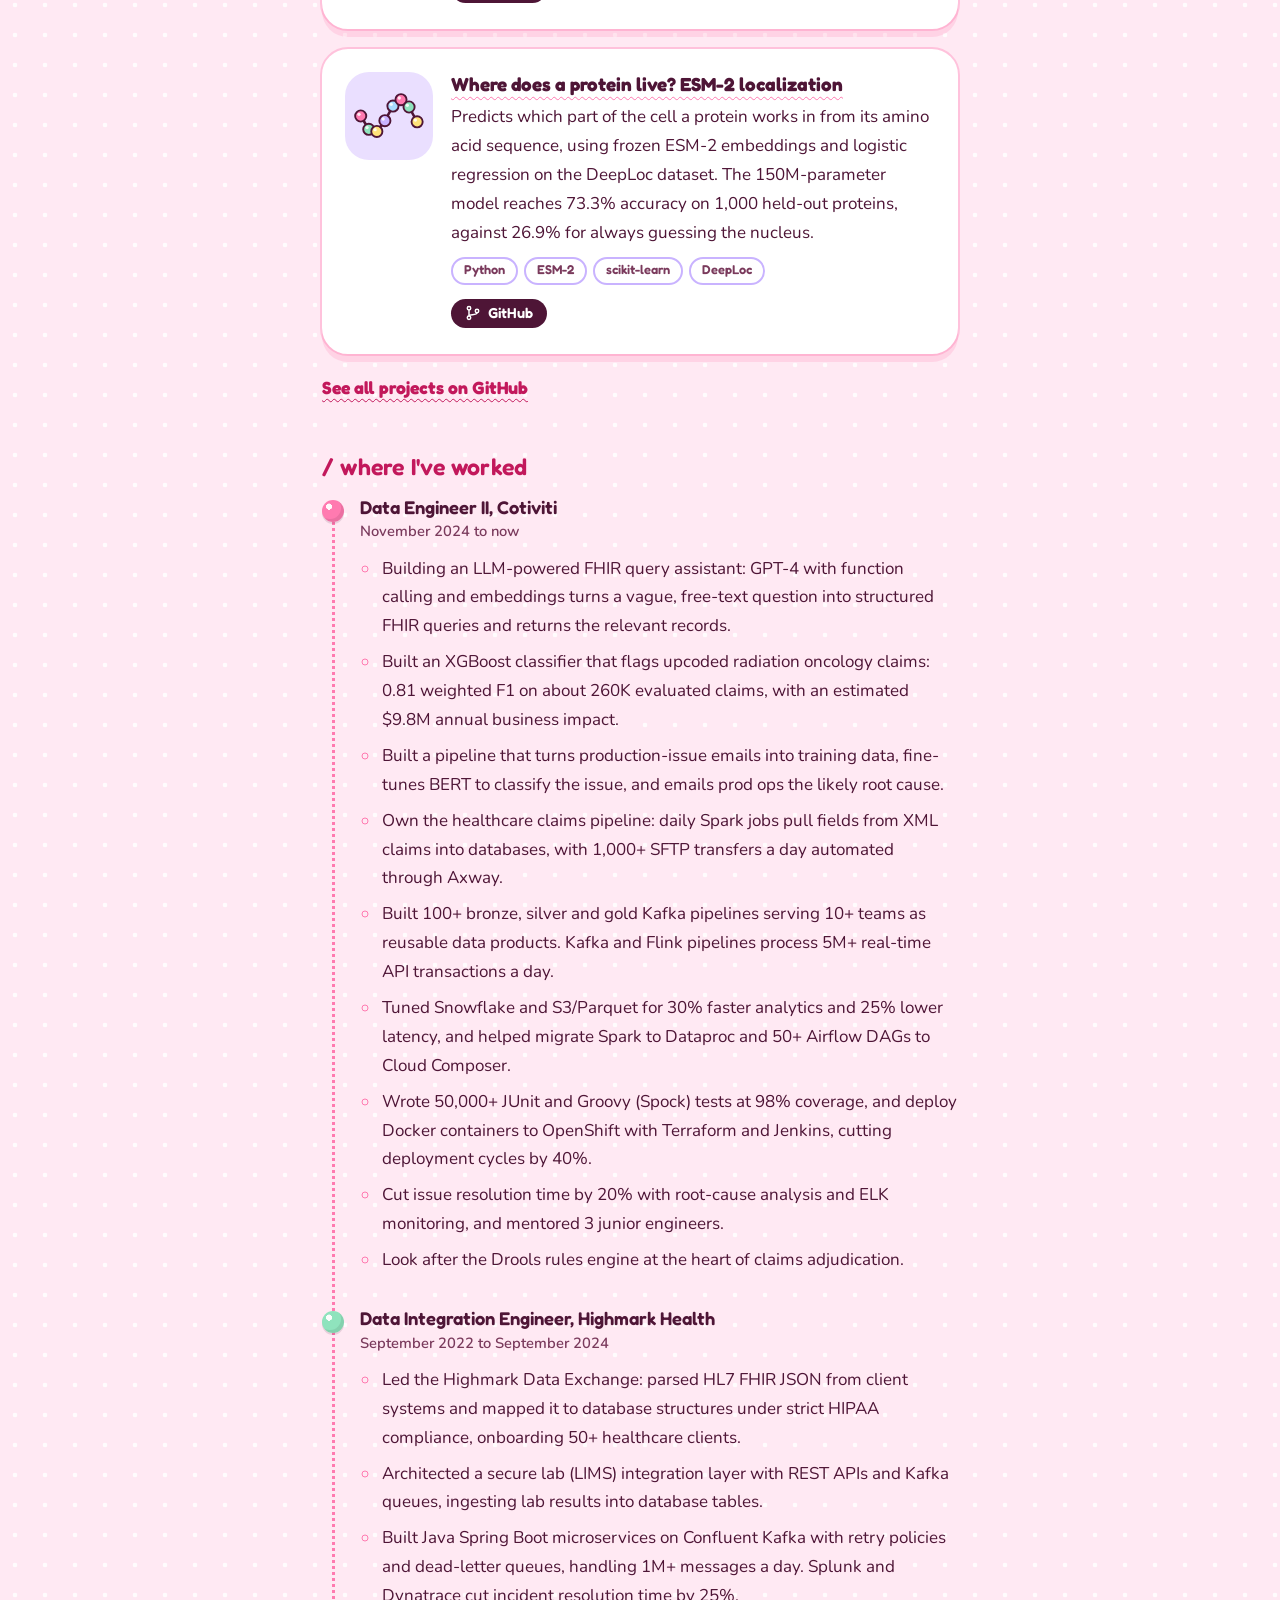
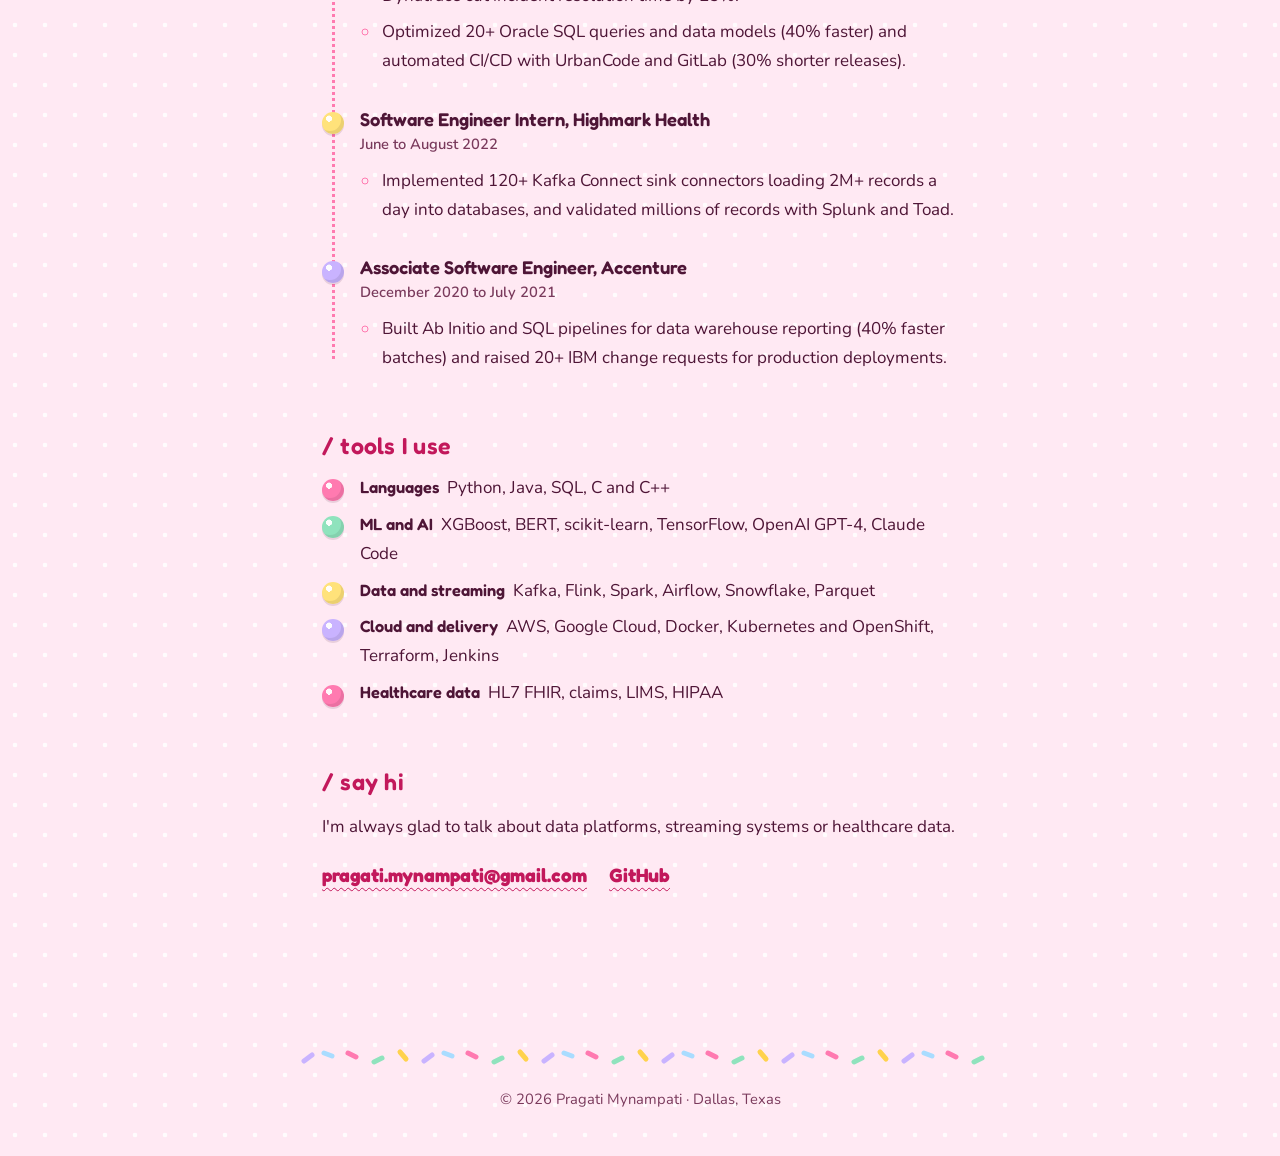
==== commit b64622ff: "Add files via upload" ====
--- a/index.html
+++ b/index.html
@@ -10,6 +10,7 @@
   <link rel="preconnect" href="https://fonts.gstatic.com" crossorigin>
   <link rel="stylesheet" href="https://fonts.googleapis.com/css2?family=Fredoka:wght@400..700&family=Nunito:wght@400..800&family=Poppins:wght@400;500;600&display=swap">
   <link rel="stylesheet" href="style.css">
+  <script>document.documentElement.className += " js";</script>
 </head>
 <body>
   <header class="hero col">
@@ -25,7 +26,7 @@
   <div class="sprinkles" aria-hidden="true"></div>
 
   <main>
-    <section class="col">
+    <section class="col reveal">
       <h2>/ right now</h2>
       <div class="work-now">
         <p>I'm a Data Engineer II at Cotiviti. I run the streaming systems that handle more than 5 million events a day, and the APIs that bring FHIR and HL7 clinical data into them. I also look after the Drools rules engine, the heart of claims adjudication.</p>
@@ -36,7 +37,7 @@
       </div>
     </section>
 
-    <section class="col">
+    <section class="col reveal">
       <h2>/ projects</h2>
       <ul class="projects">
         <li class="project">
@@ -73,7 +74,7 @@
       <p class="more"><a href="https://github.com/pragati77">See all projects on GitHub</a></p>
     </section>
 
-    <section class="col">
+    <section class="col reveal">
       <h2>/ where I've worked</h2>
       <ol class="timeline">
         <li>
@@ -118,7 +119,7 @@
       </ol>
     </section>
 
-    <section class="col">
+    <section class="col reveal">
       <h2>/ tools I use</h2>
       <ul class="candy compact">
         <li><b>Languages</b> Python, Java, SQL, C and C++</li>
@@ -129,7 +130,7 @@
       </ul>
     </section>
 
-    <section class="col">
+    <section class="col reveal">
       <h2>/ say hi</h2>
       <p>I'm always glad to talk about data platforms, streaming systems or healthcare data.</p>
       <p class="contact">
@@ -144,6 +145,9 @@
     &copy; 2026 Pragati Mynampati &middot; Dallas, Texas
   </footer>
 
+  <button id="sound-toggle" class="sound-toggle" type="button" aria-pressed="true">candy sound: on</button>
+
   <script src="stream.js"></script>
+  <script src="effects.js"></script>
 </body>
 </html>
--- a/style.css
+++ b/style.css
@@ -211,3 +211,32 @@
 @media (max-width: 480px) {
   .tray .panel { border-radius: 28px; border-width: 4px; }
 }
+
+/* ---------- scroll reveal ---------- */
+.js .reveal {
+  opacity: 0;
+  transform: translateY(22px);
+  transition: opacity 0.7s ease, transform 0.7s cubic-bezier(0.2, 0.7, 0.2, 1);
+}
+.js .reveal.in { opacity: 1; transform: none; }
+@media (prefers-reduced-motion: reduce) {
+  .js .reveal { opacity: 1; transform: none; transition: none; }
+}
+
+/* ---------- sound toggle ---------- */
+.sound-toggle {
+  position: fixed;
+  right: 14px; bottom: 14px;
+  z-index: 5;
+  padding: 7px 14px 8px;
+  border: 2px solid #fff;
+  border-radius: 999px;
+  background: var(--berry);
+  color: #fff;
+  font: 600 0.82rem/1 var(--display);
+  cursor: pointer;
+  box-shadow: 0 4px 0 rgba(255, 92, 157, 0.25);
+}
+.sound-toggle:hover { background: var(--label); }
+.sound-toggle:focus-visible { outline: 3px solid var(--lavender); outline-offset: 3px; }
+@media (hover: none) { .sound-toggle { display: none; } }
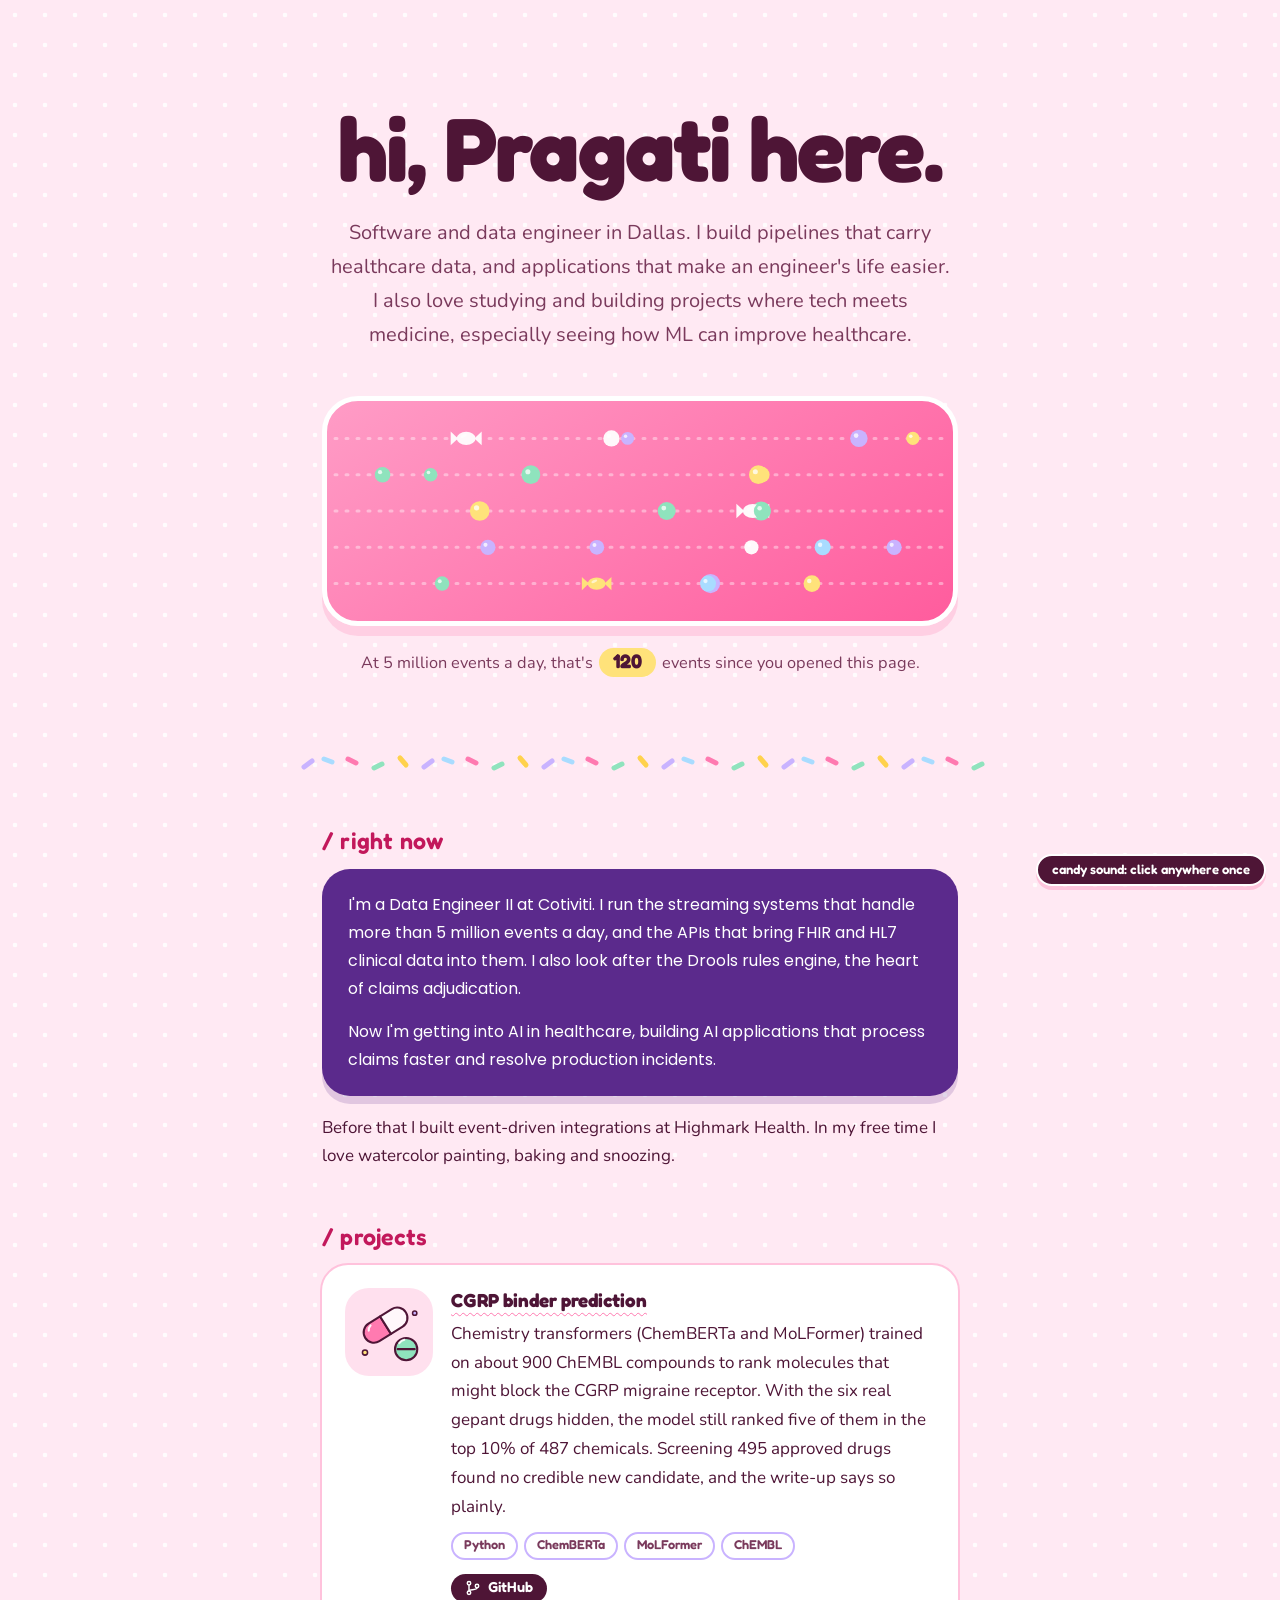
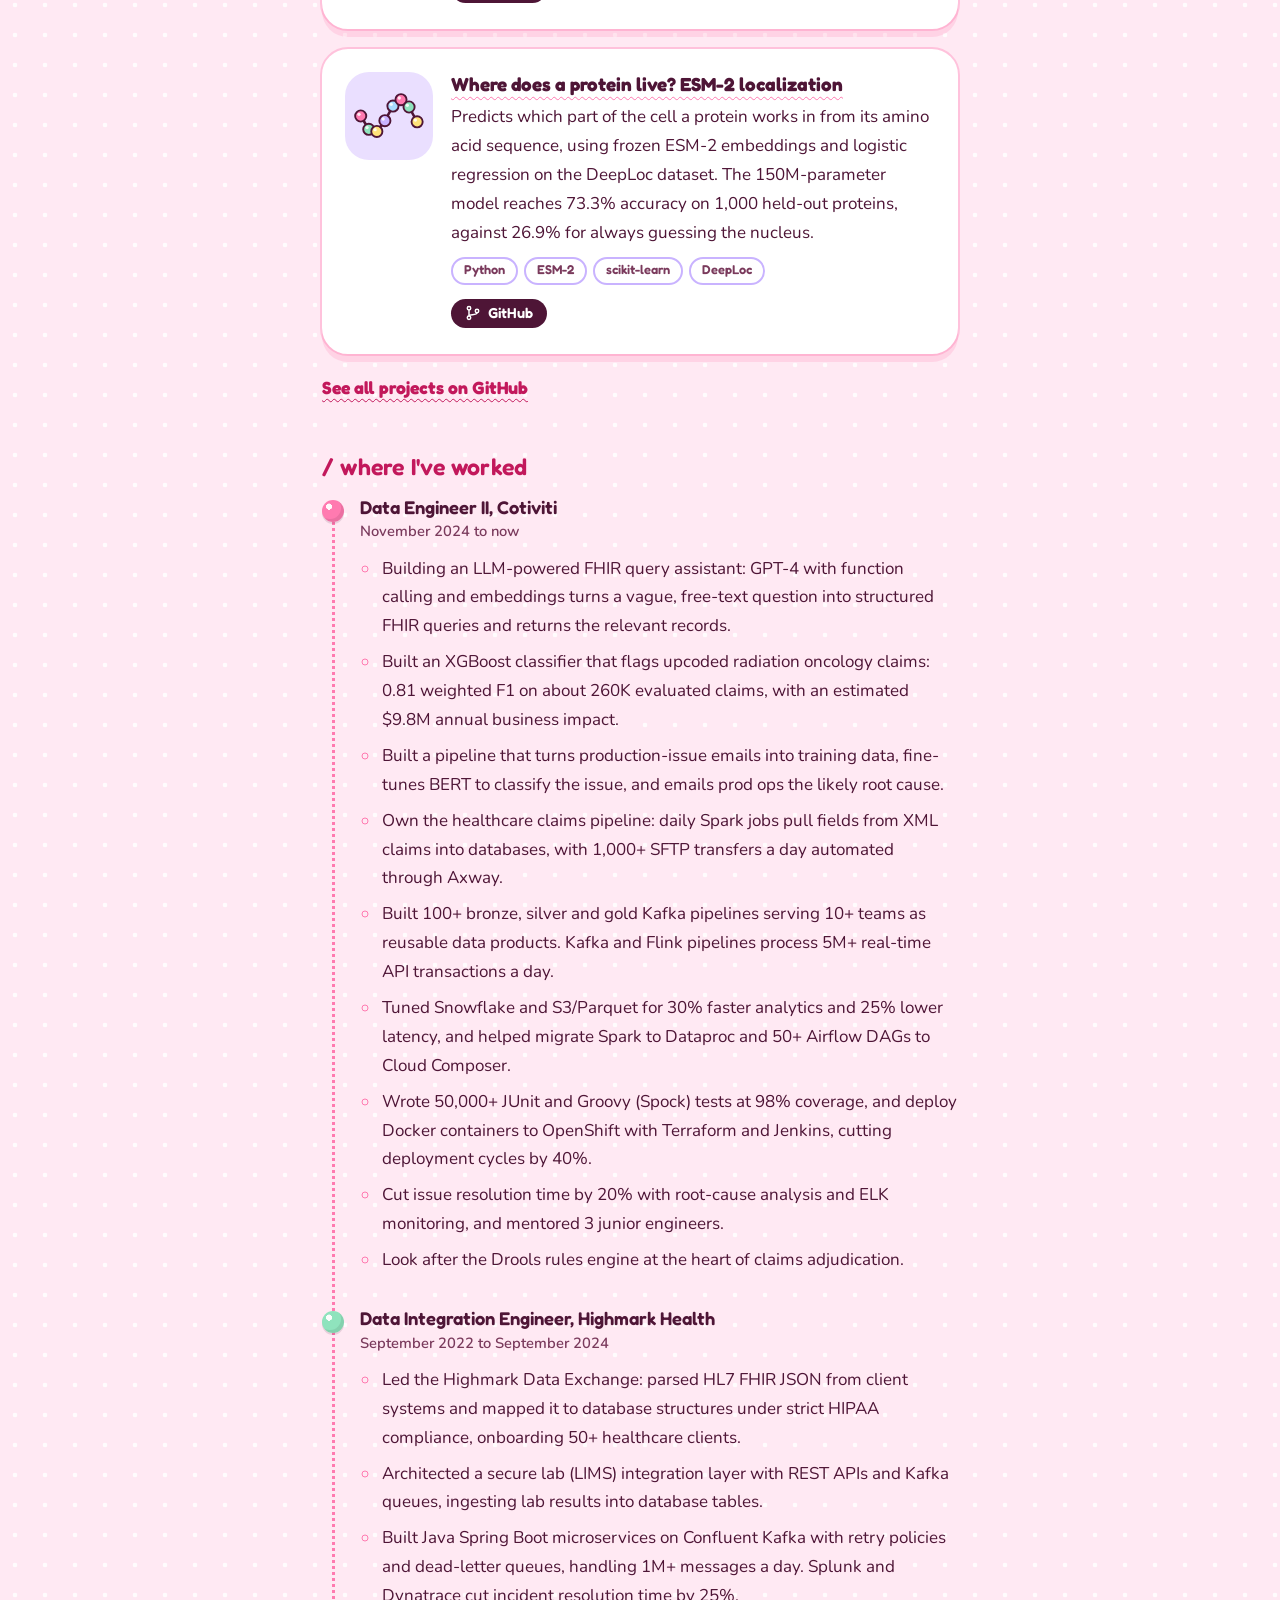
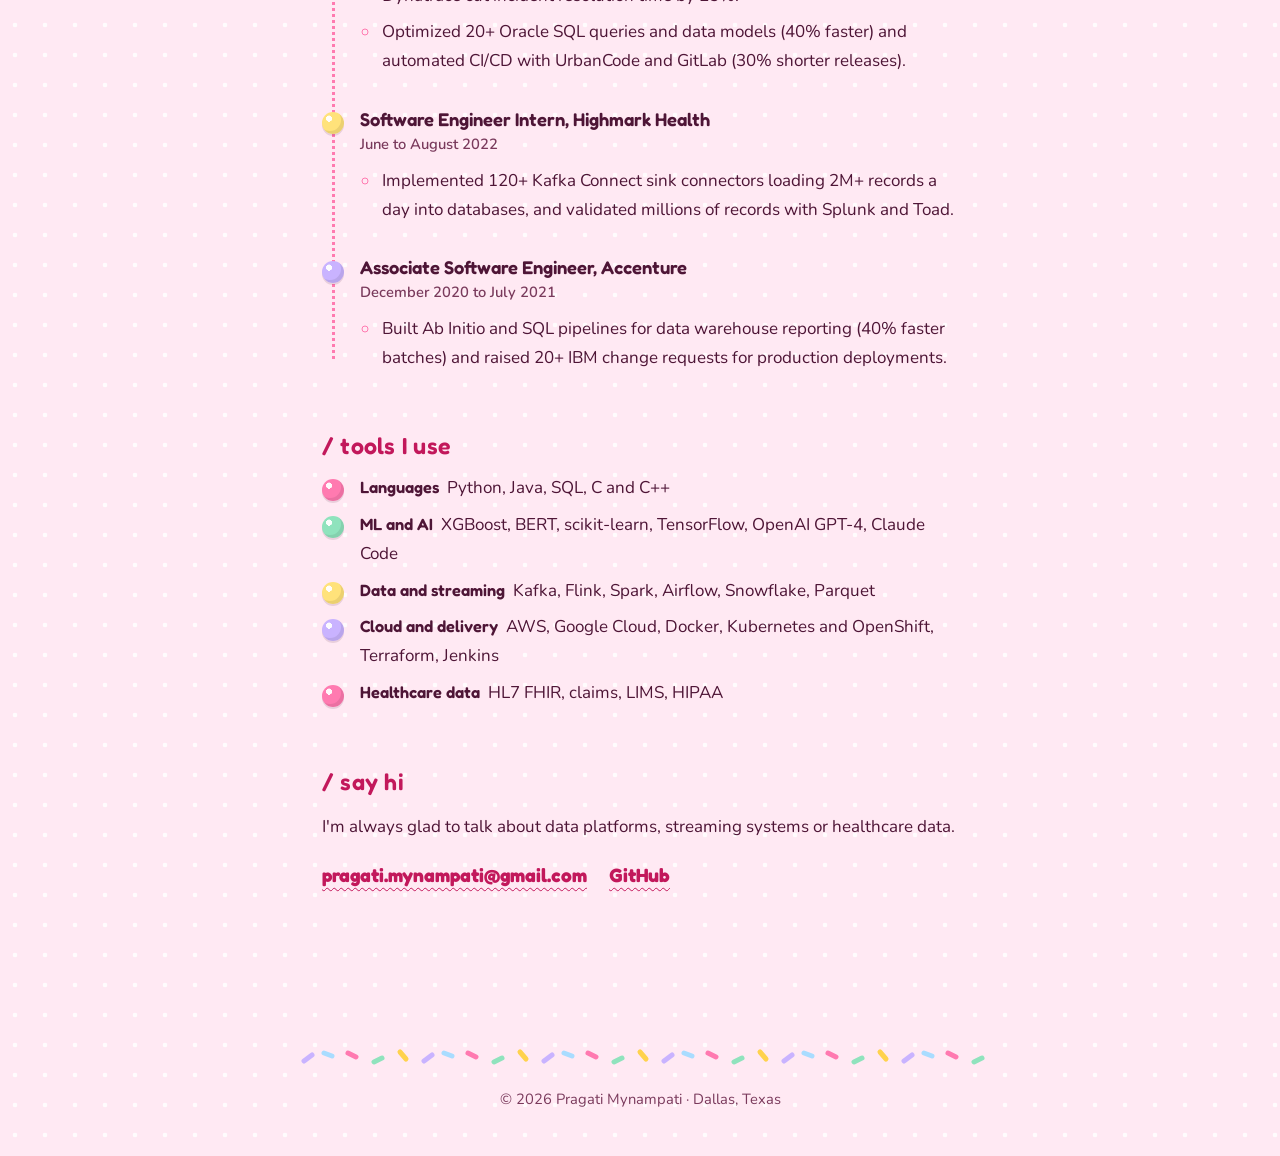
==== commit d5a61158: "Add files via upload" ====
--- a/index.html
+++ b/index.html
@@ -10,7 +10,7 @@
   <link rel="preconnect" href="https://fonts.gstatic.com" crossorigin>
   <link rel="stylesheet" href="https://fonts.googleapis.com/css2?family=Fredoka:wght@400..700&family=Nunito:wght@400..800&family=Poppins:wght@400;500;600&display=swap">
   <link rel="stylesheet" href="style.css">
-  <script>document.documentElement.className += " js";</script>
+  <script>document.documentElement.className += " js"; window.__revealGuard = setTimeout(function () { document.documentElement.className += " reveal-all"; }, 3000);</script>
 </head>
 <body>
   <header class="hero col">
--- a/style.css
+++ b/style.css
@@ -215,10 +215,11 @@
 /* ---------- scroll reveal ---------- */
 .js .reveal {
   opacity: 0;
-  transform: translateY(22px);
-  transition: opacity 0.7s ease, transform 0.7s cubic-bezier(0.2, 0.7, 0.2, 1);
+  transform: translateY(38px) scale(0.985);
+  transition: opacity 0.9s ease, transform 0.9s cubic-bezier(0.2, 0.7, 0.2, 1);
 }
 .js .reveal.in { opacity: 1; transform: none; }
+.reveal-all .reveal { opacity: 1; transform: none; }   /* safety net if effects.js never loads */
 @media (prefers-reduced-motion: reduce) {
   .js .reveal { opacity: 1; transform: none; transition: none; }
 }
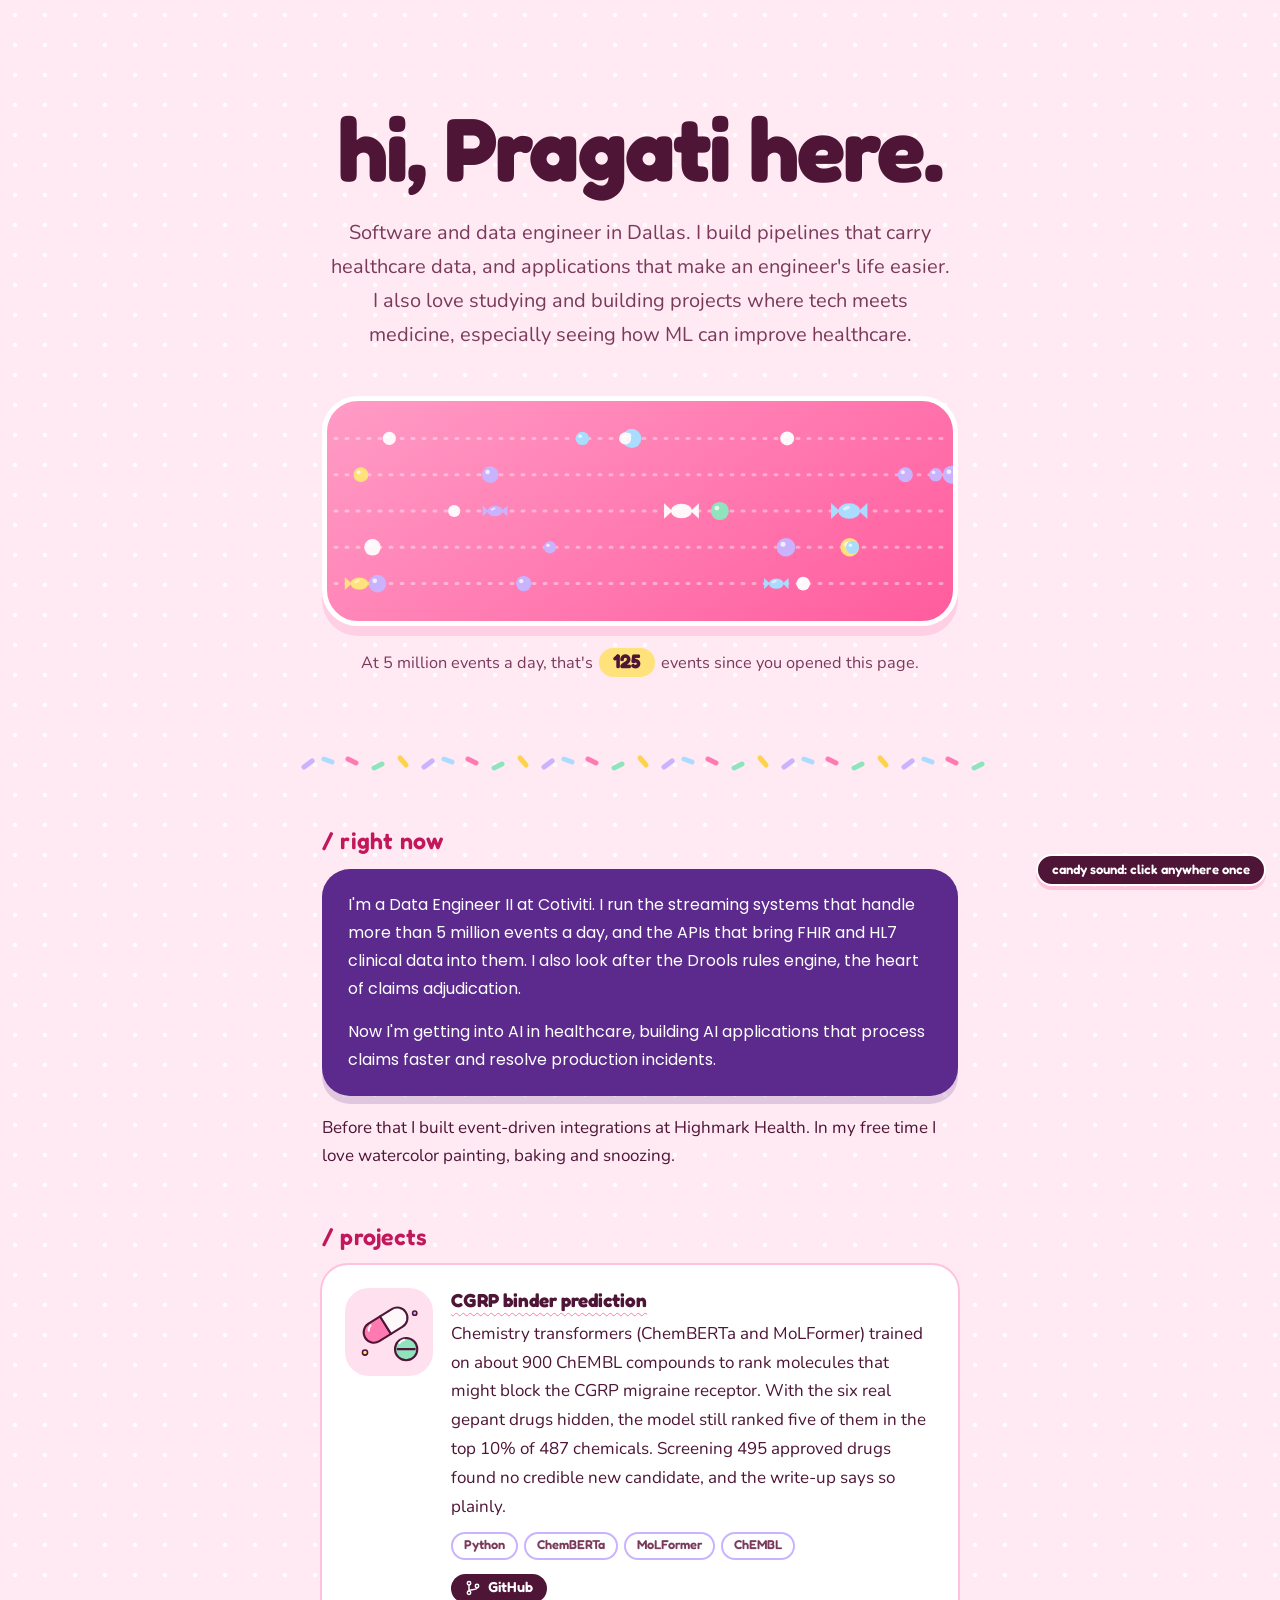
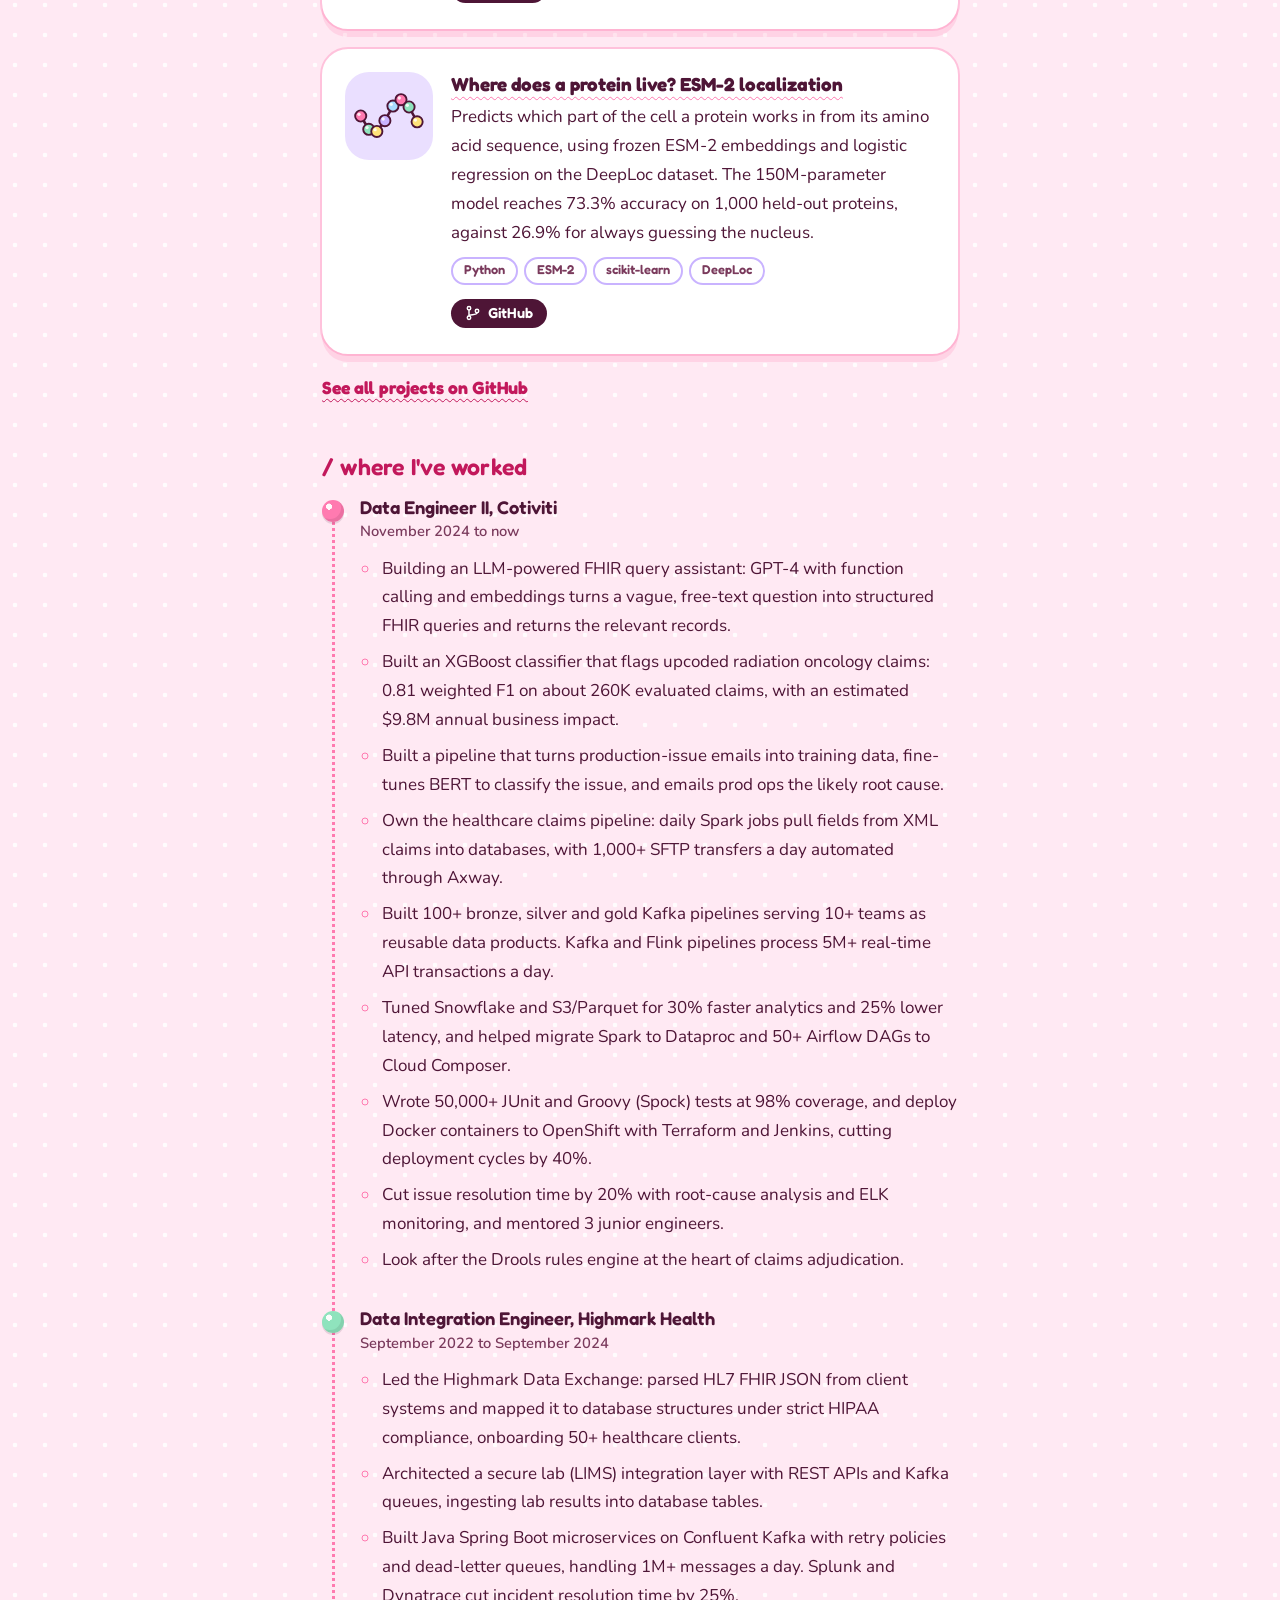
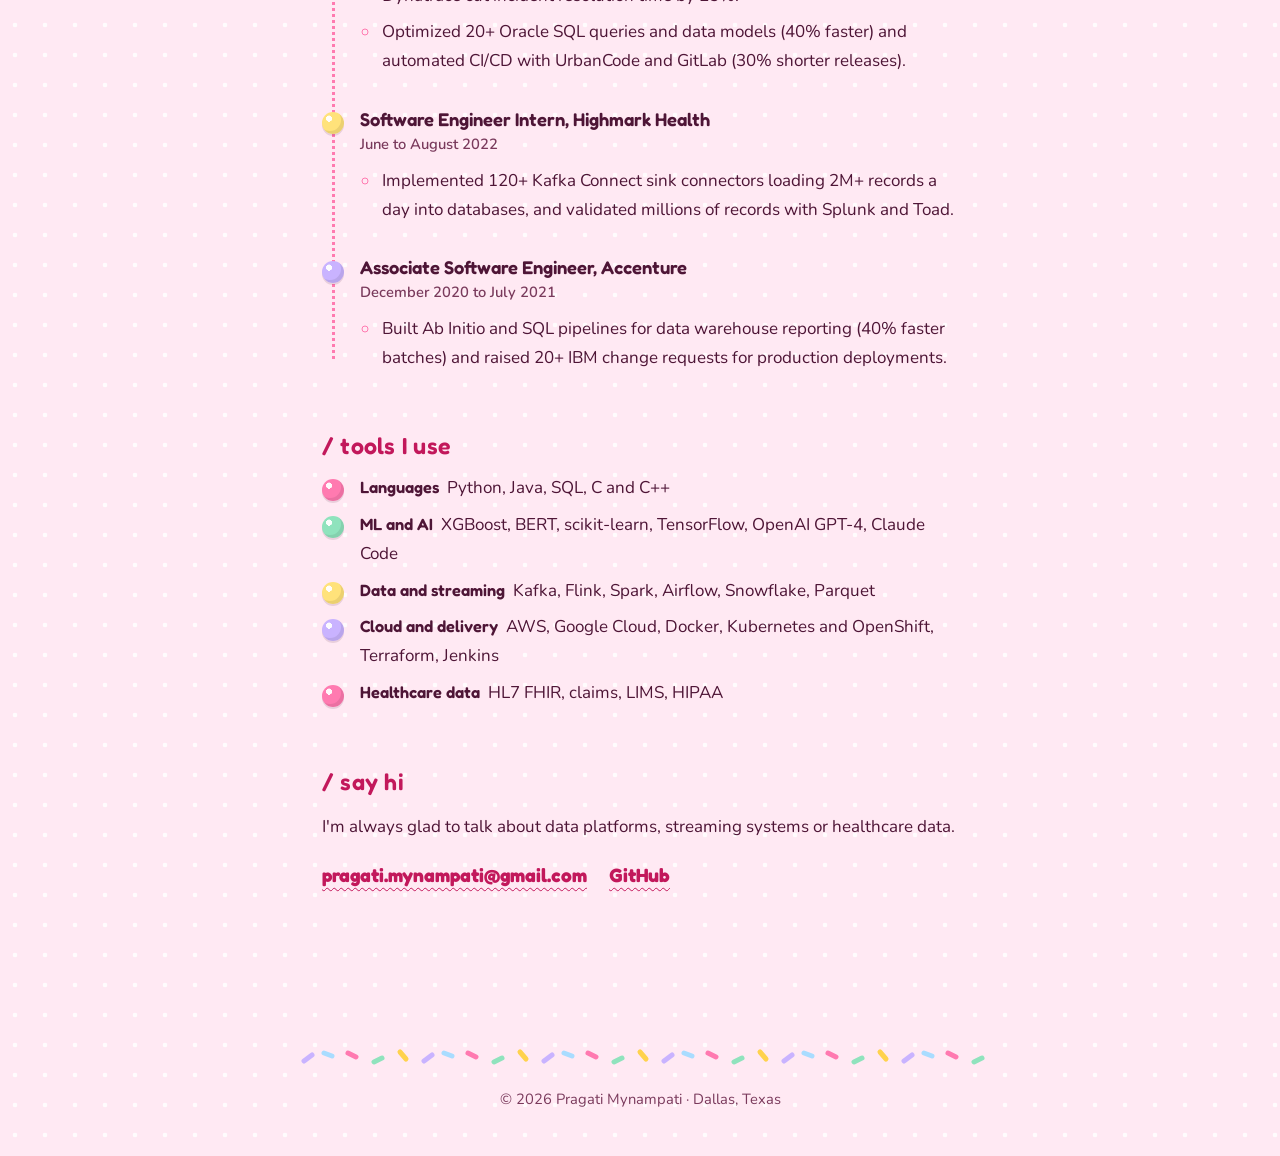
==== commit 95f38ef6: "Add files via upload" ====
--- a/index.html
+++ b/index.html
@@ -9,7 +9,7 @@
   <link rel="preconnect" href="https://fonts.googleapis.com">
   <link rel="preconnect" href="https://fonts.gstatic.com" crossorigin>
   <link rel="stylesheet" href="https://fonts.googleapis.com/css2?family=Fredoka:wght@400..700&family=Nunito:wght@400..800&family=Poppins:wght@400;500;600&display=swap">
-  <link rel="stylesheet" href="style.css">
+  <link rel="stylesheet" href="style.css?v=4">
   <script>document.documentElement.className += " js"; window.__revealGuard = setTimeout(function () { document.documentElement.className += " reveal-all"; }, 3000);</script>
 </head>
 <body>
@@ -147,7 +147,7 @@
 
   <button id="sound-toggle" class="sound-toggle" type="button" aria-pressed="true">candy sound: on</button>
 
-  <script src="stream.js"></script>
-  <script src="effects.js"></script>
+  <script src="stream.js?v=4"></script>
+  <script src="effects.js?v=4"></script>
 </body>
 </html>
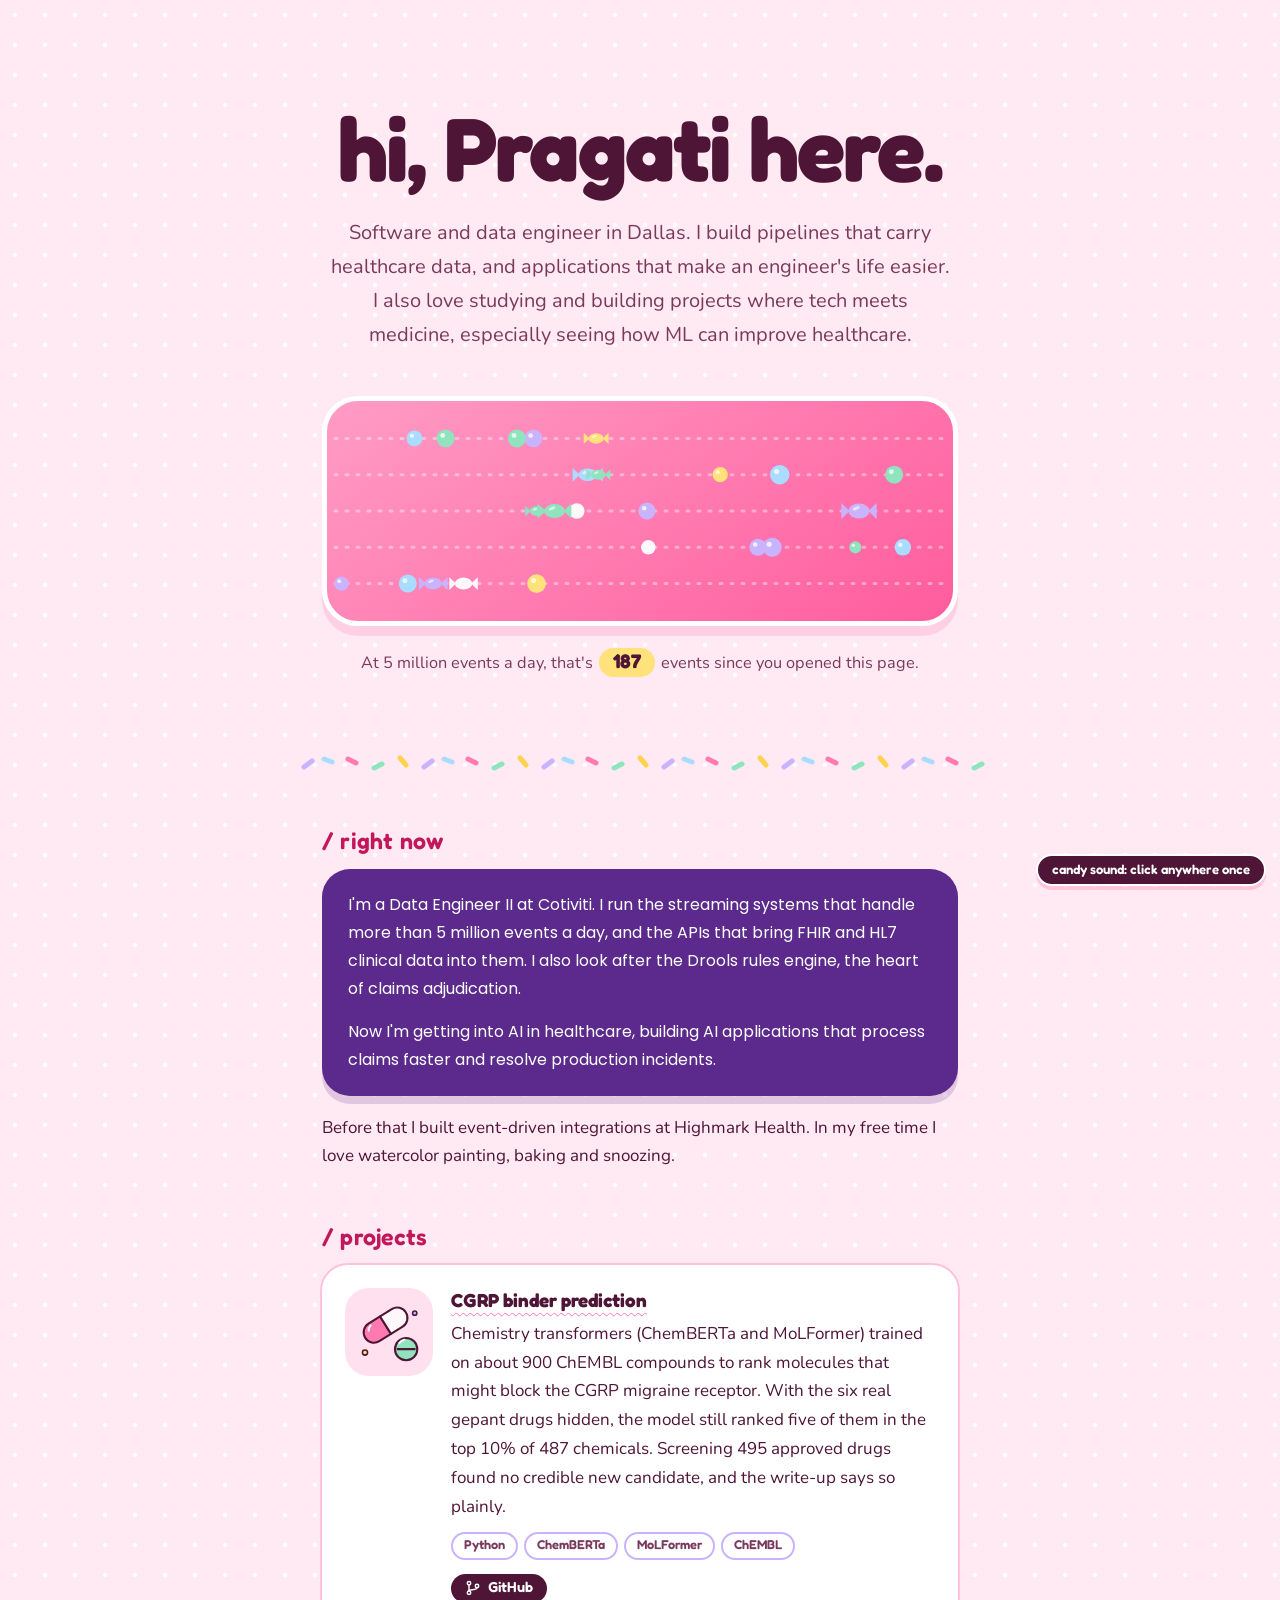
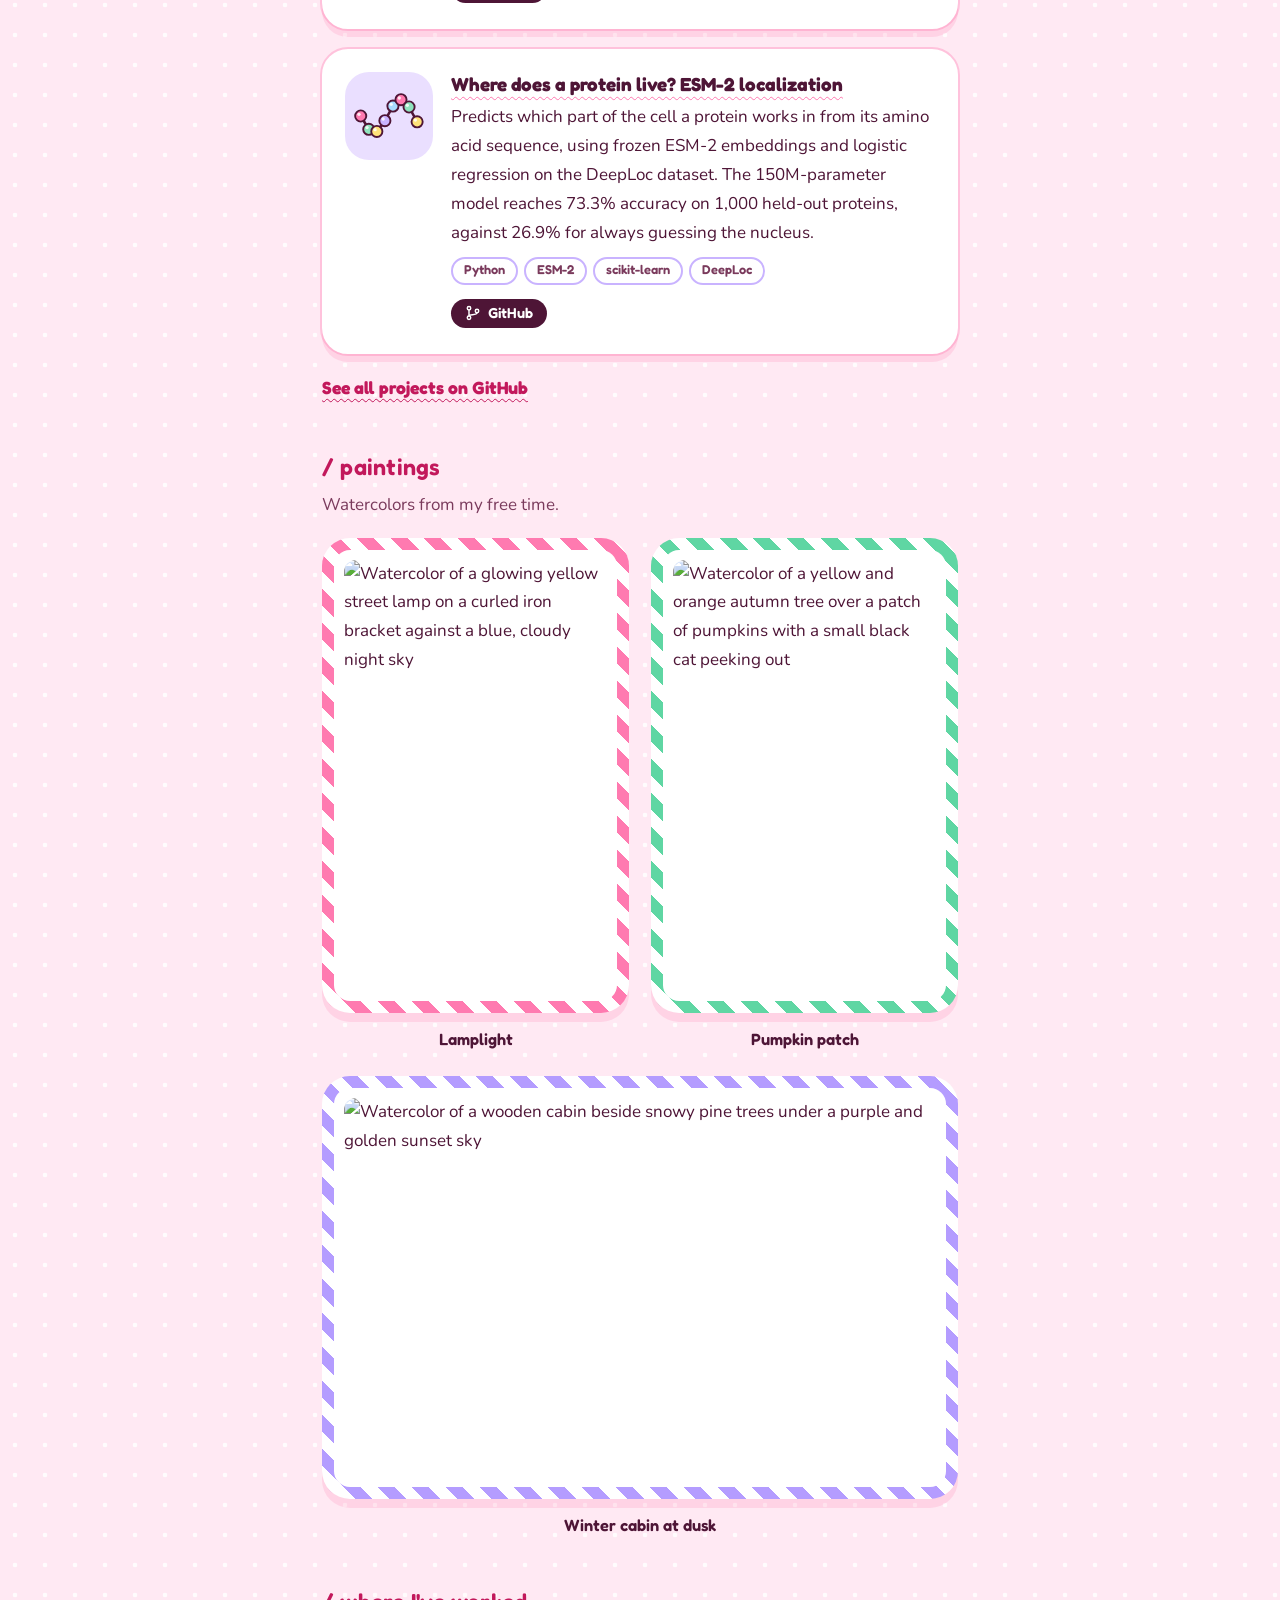
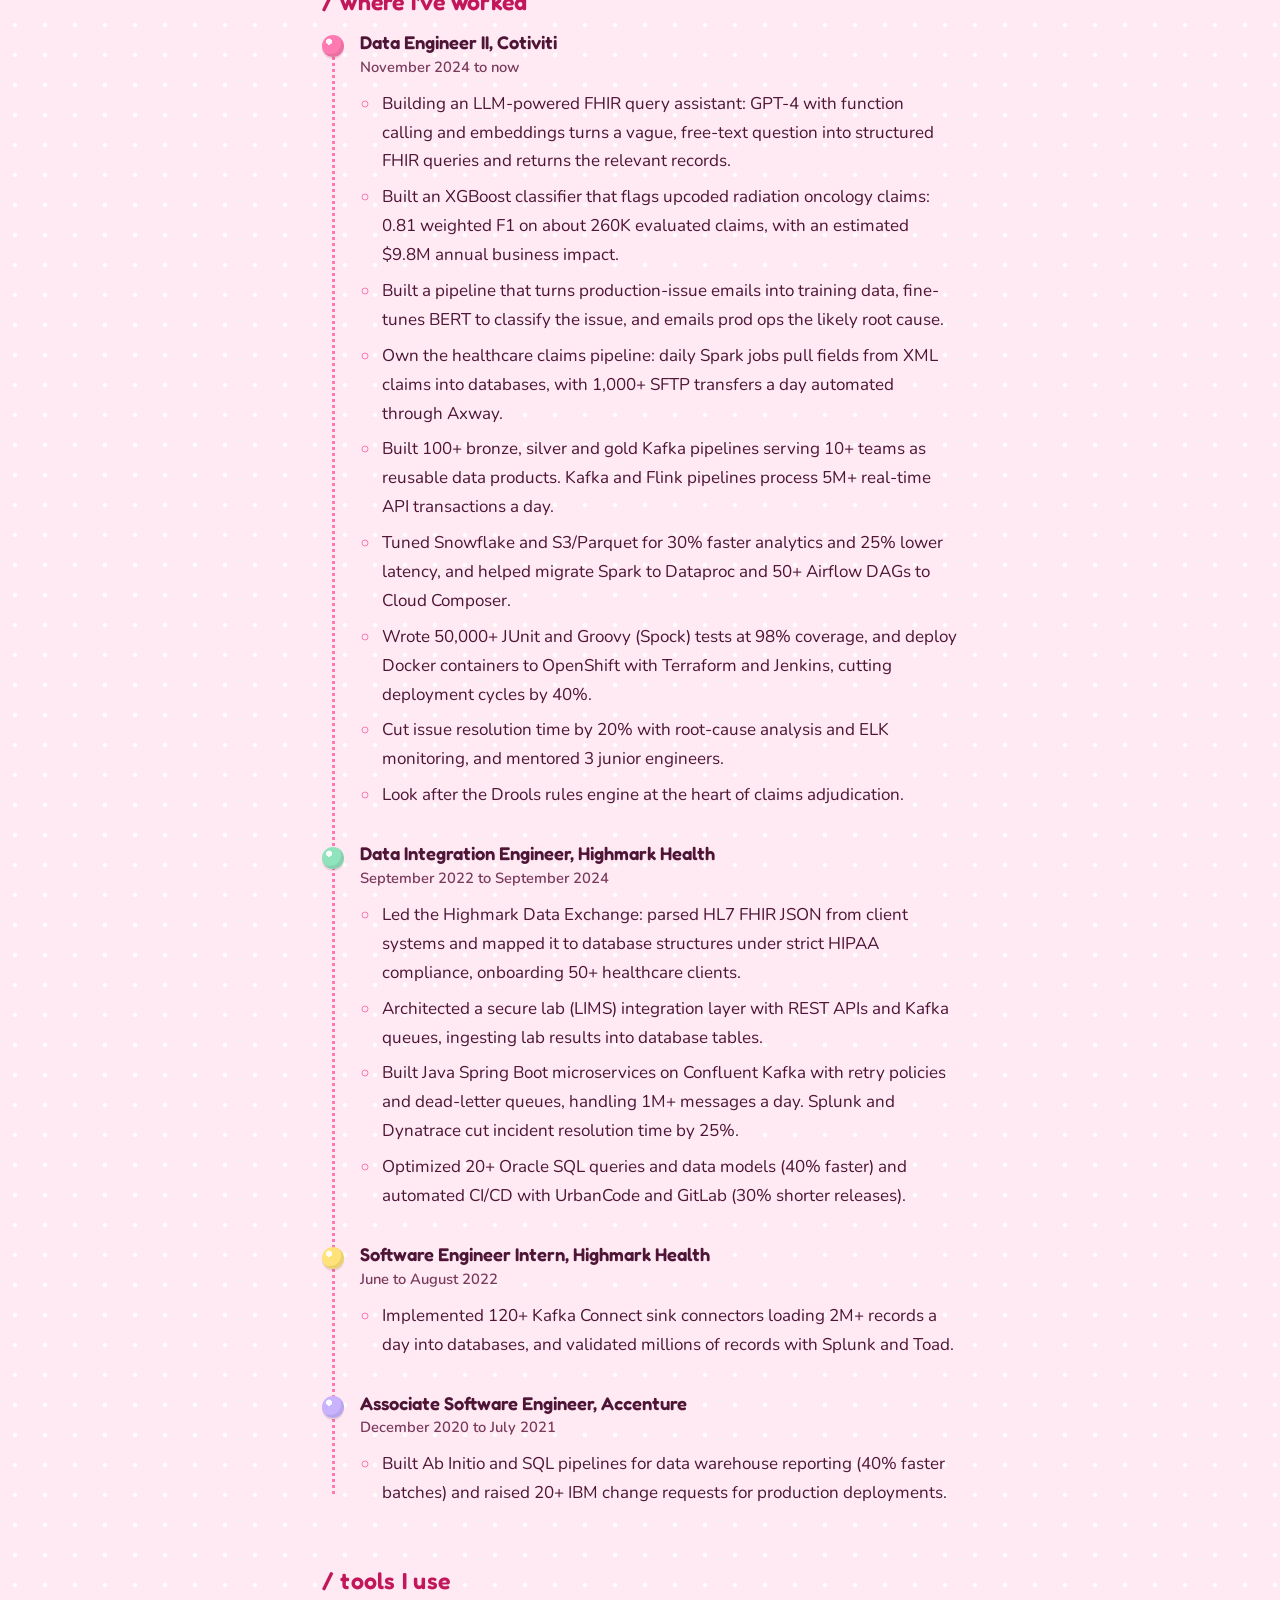
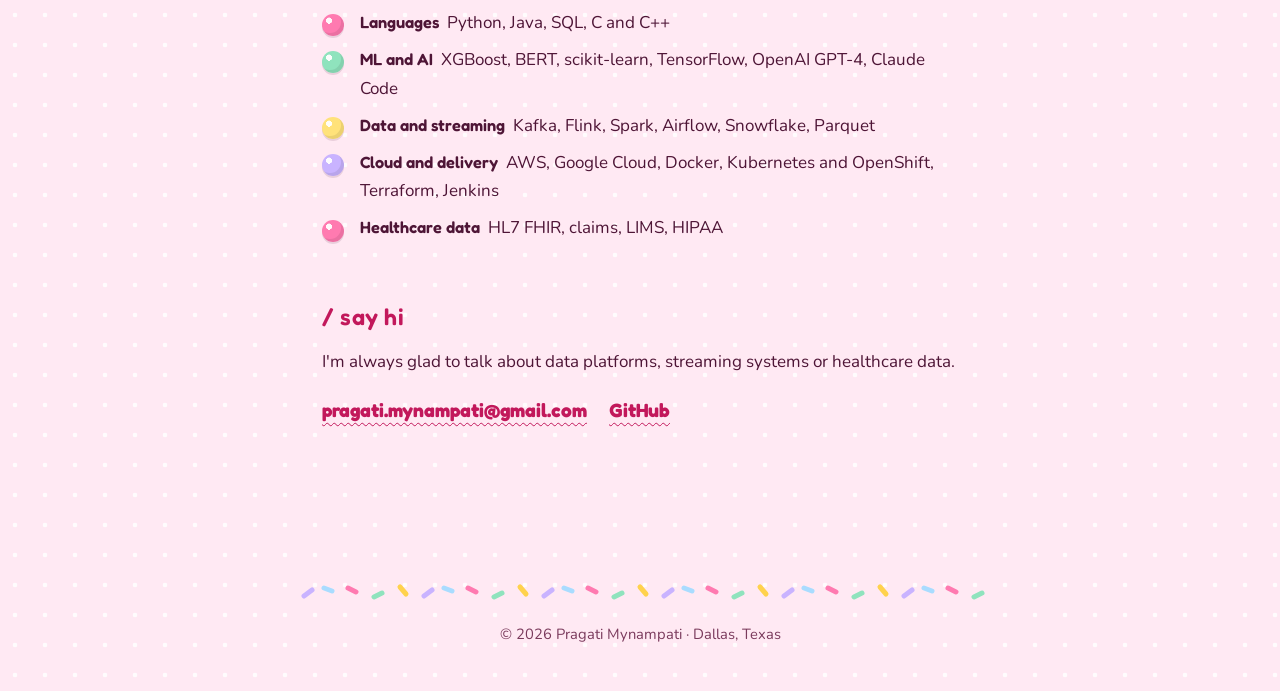
==== commit d67b25ff: "Add files via upload" ====
--- a/index.html
+++ b/index.html
@@ -9,7 +9,7 @@
   <link rel="preconnect" href="https://fonts.googleapis.com">
   <link rel="preconnect" href="https://fonts.gstatic.com" crossorigin>
   <link rel="stylesheet" href="https://fonts.googleapis.com/css2?family=Fredoka:wght@400..700&family=Nunito:wght@400..800&family=Poppins:wght@400;500;600&display=swap">
-  <link rel="stylesheet" href="style.css?v=4">
+  <link rel="stylesheet" href="style.css?v=6">
   <script>document.documentElement.className += " js"; window.__revealGuard = setTimeout(function () { document.documentElement.className += " reveal-all"; }, 3000);</script>
 </head>
 <body>
@@ -72,6 +72,25 @@
         </li>
       </ul>
       <p class="more"><a href="https://github.com/pragati77">See all projects on GitHub</a></p>
+    </section>
+
+    <section class="col reveal">
+      <h2>/ paintings</h2>
+      <p class="paint-intro">Watercolors from my free time.</p>
+      <div class="gallery">
+        <figure class="frame f-pink">
+          <div class="mat"><img src="paintings/lamplight.jpg" width="622" height="984" alt="Watercolor of a glowing yellow street lamp on a curled iron bracket against a blue, cloudy night sky" loading="lazy"></div>
+          <figcaption>Lamplight</figcaption>
+        </figure>
+        <figure class="frame f-mint">
+          <div class="mat"><img src="paintings/pumpkin-patch.jpg" width="584" height="986" alt="Watercolor of a yellow and orange autumn tree over a patch of pumpkins with a small black cat peeking out" loading="lazy"></div>
+          <figcaption>Pumpkin patch</figcaption>
+        </figure>
+        <figure class="frame f-lilac wide">
+          <div class="mat"><img src="paintings/winter-cabin.jpg" width="900" height="576" alt="Watercolor of a wooden cabin beside snowy pine trees under a purple and golden sunset sky" loading="lazy"></div>
+          <figcaption>Winter cabin at dusk</figcaption>
+        </figure>
+      </div>
     </section>
 
     <section class="col reveal">
@@ -147,7 +166,7 @@
 
   <button id="sound-toggle" class="sound-toggle" type="button" aria-pressed="true">candy sound: on</button>
 
-  <script src="stream.js?v=4"></script>
-  <script src="effects.js?v=4"></script>
+  <script src="stream.js?v=6"></script>
+  <script src="effects.js?v=6"></script>
 </body>
 </html>
--- a/style.css
+++ b/style.css
@@ -241,3 +241,38 @@
 .sound-toggle:hover { background: var(--label); }
 .sound-toggle:focus-visible { outline: 3px solid var(--lavender); outline-offset: 3px; }
 @media (hover: none) { .sound-toggle { display: none; } }
+
+/* ---------- paintings: candy frames ---------- */
+.paint-intro { margin: -4px 0 18px; color: var(--berry-soft); }
+.gallery { display: grid; grid-template-columns: repeat(2, minmax(0, 1fr)); gap: 26px 22px; align-items: start; }
+.frame { margin: 0; }
+.frame.wide { grid-column: 1 / -1; }
+.frame .ring, .frame {
+  --c: var(--bubblegum);
+}
+.frame.f-pink { --c: #ff7ab0; }
+.frame.f-mint { --c: #5fd6a3; }
+.frame.f-lilac { --c: #b49cff; }
+.frame {
+  padding: 0;
+}
+.frame .mat {
+  padding: 10px;
+  background: #fff;
+  border: 12px solid transparent;
+  border-radius: 28px;
+  /* candy-cane stripe ring around a white mat */
+  background-image:
+    linear-gradient(#fff, #fff),
+    repeating-linear-gradient(45deg, var(--c) 0 12px, #fff 12px 24px);
+  background-origin: border-box;
+  background-clip: padding-box, border-box;
+  box-shadow: 0 9px 0 rgba(255, 92, 157, 0.16);
+}
+.frame img { display: block; width: 100%; height: auto; border-radius: 12px; }
+.frame figcaption { margin-top: 16px; text-align: center; font: 600 1.02rem/1.3 var(--display); color: var(--berry); }
+@media (max-width: 520px) {
+  .gallery { grid-template-columns: 1fr; }
+  .frame.wide { grid-column: auto; }
+}
+.frame:not(.wide) img { aspect-ratio: 0.61; object-fit: cover; }
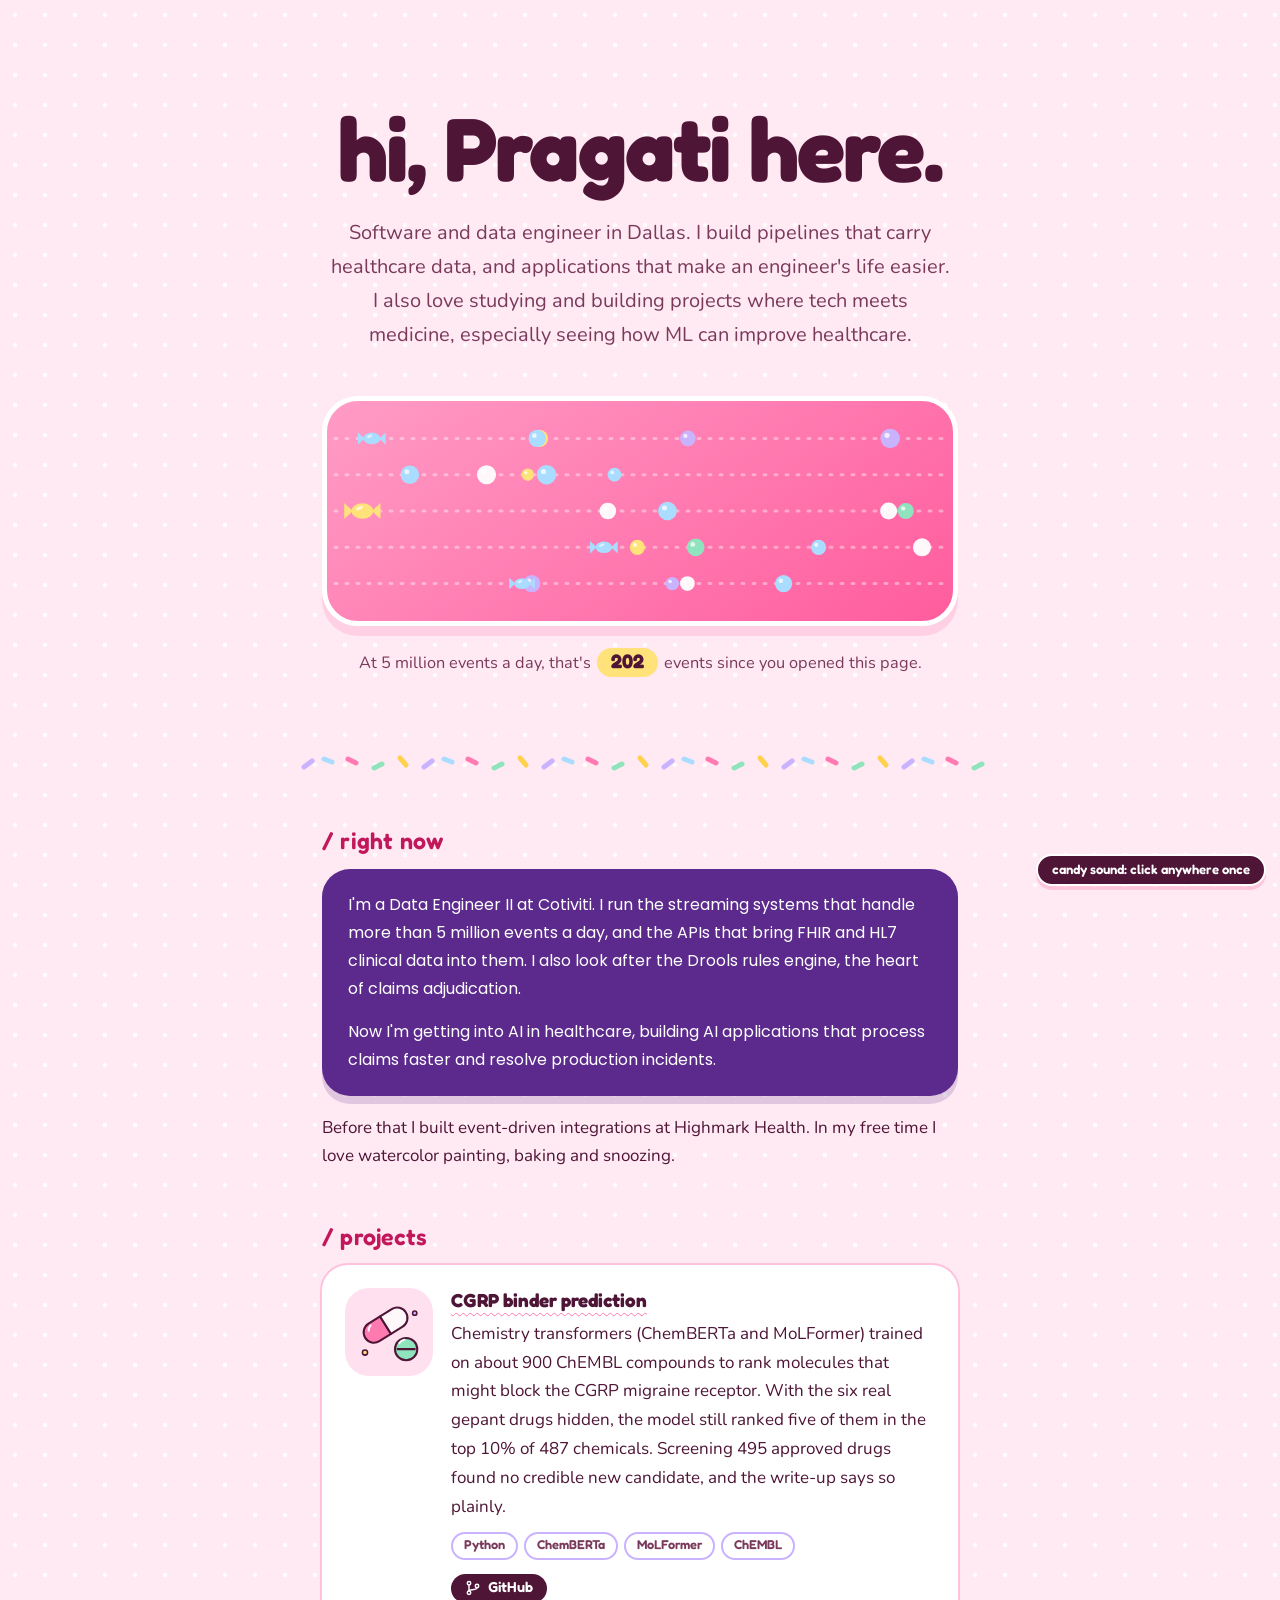
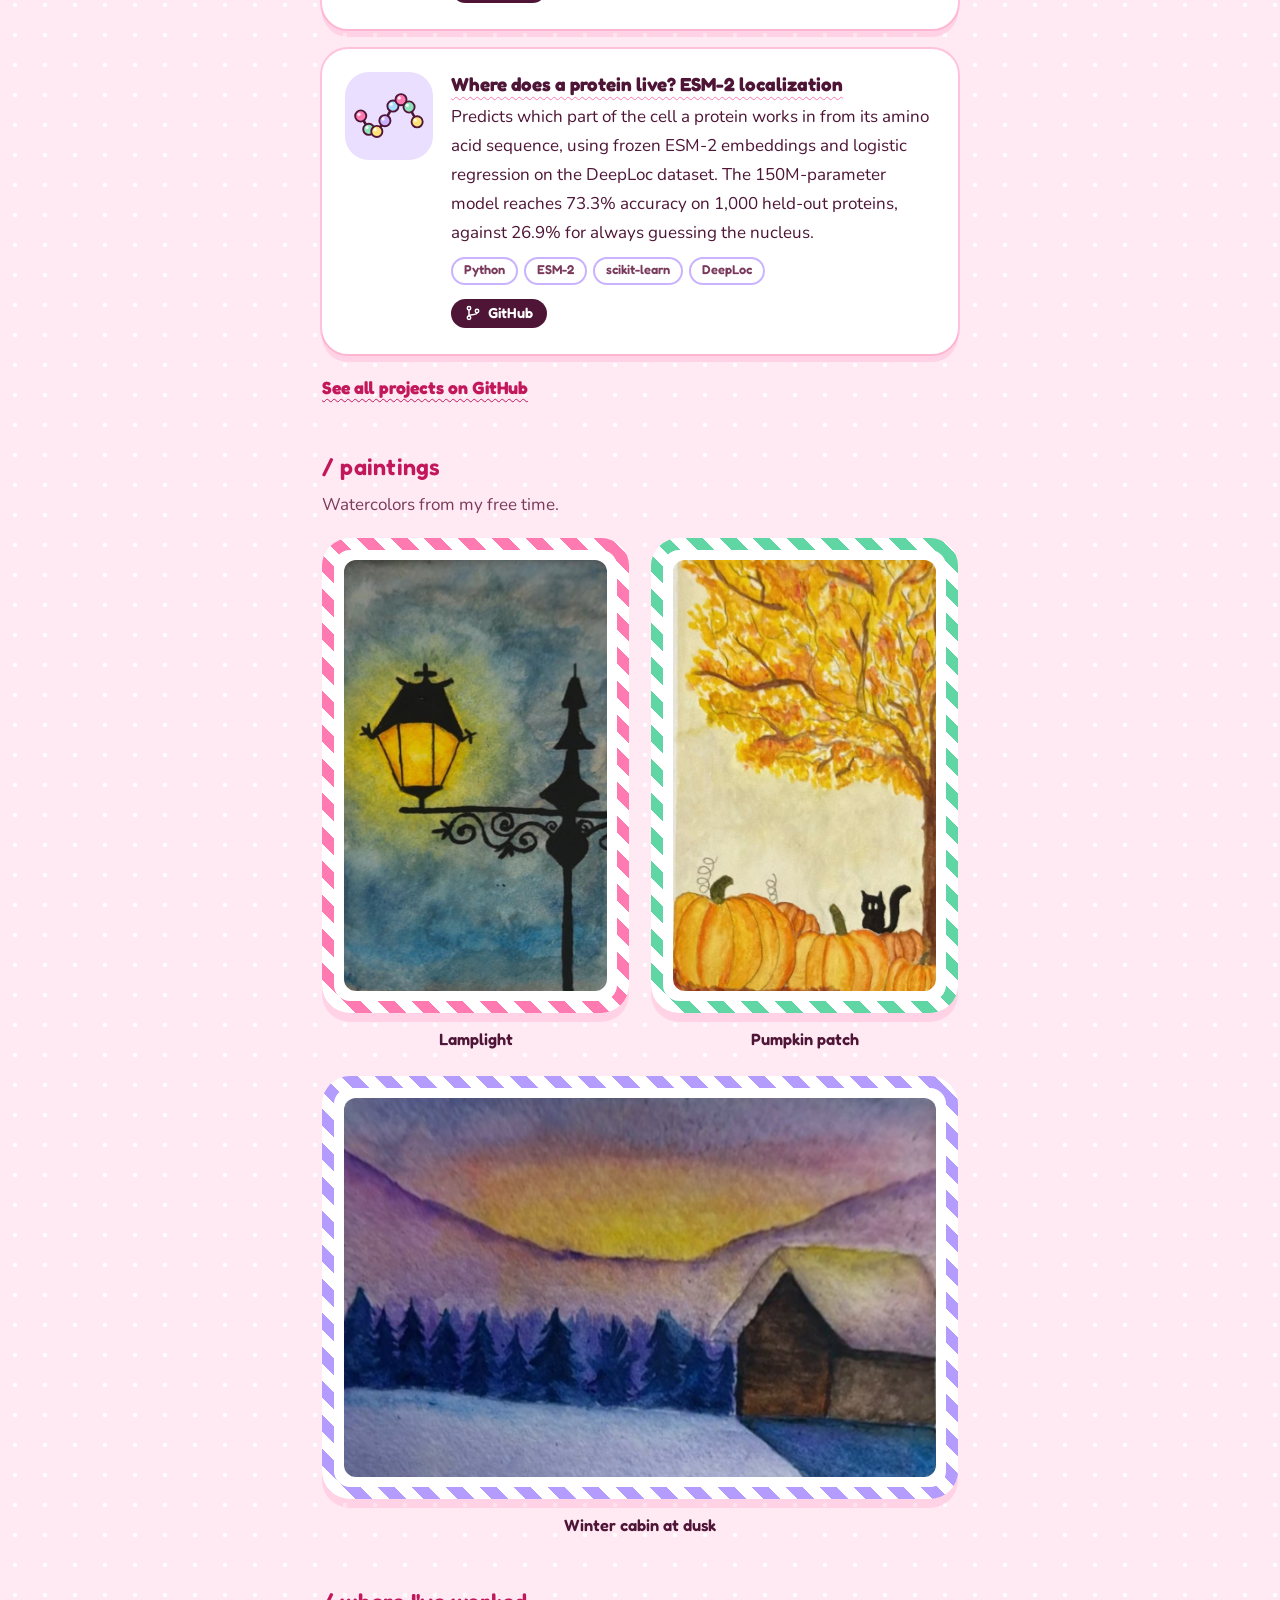
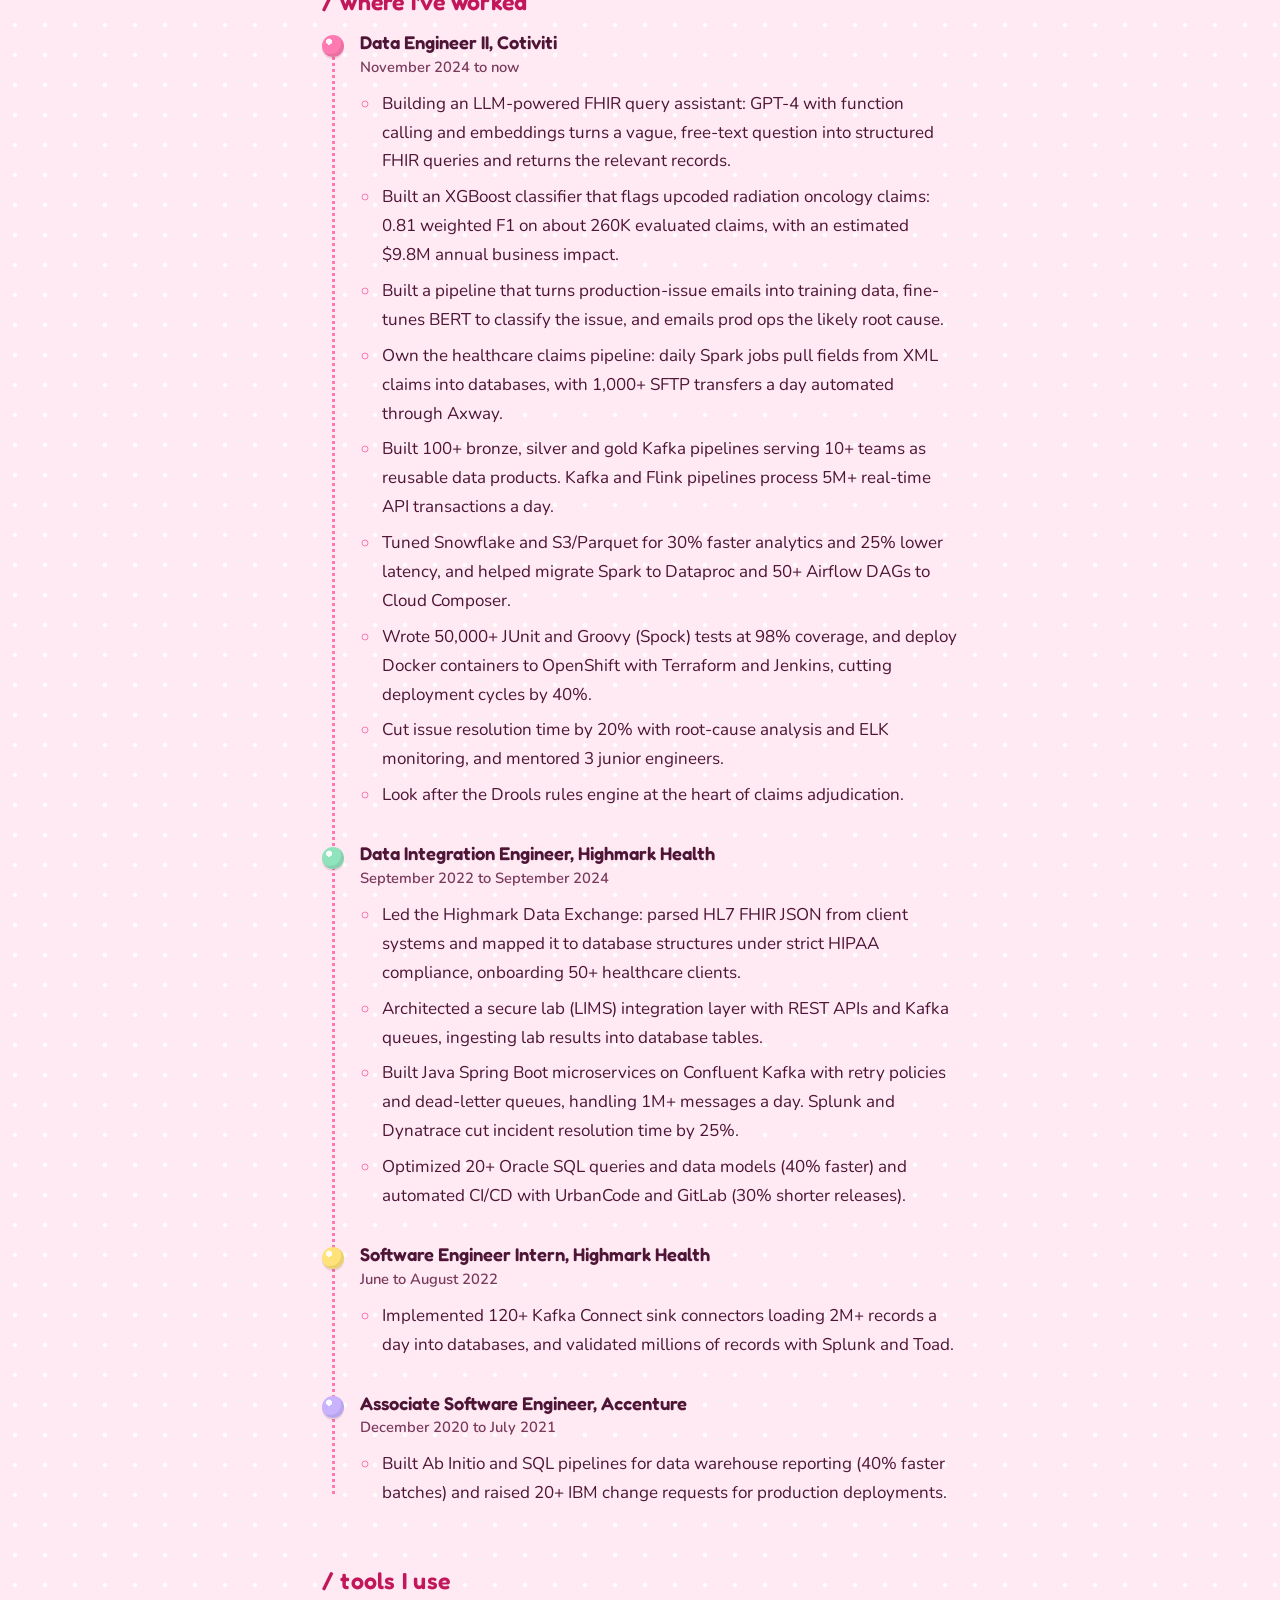
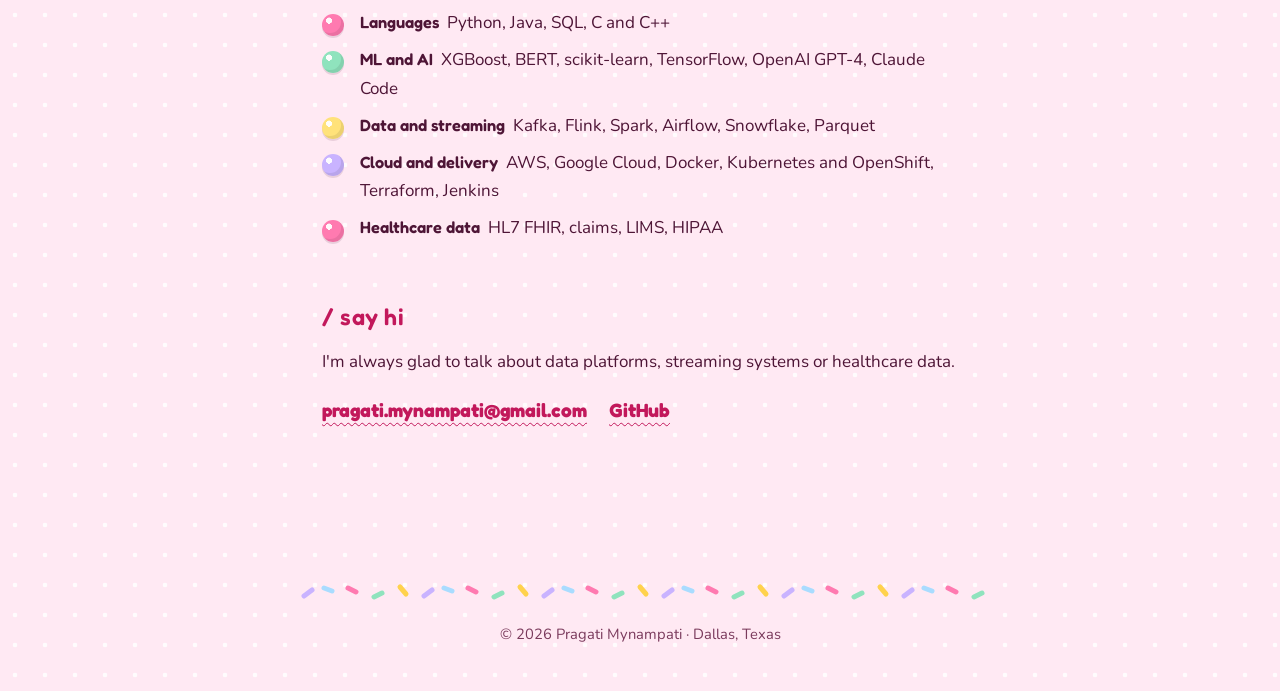
==== commit 06df98f7: "Add files via upload" ====
--- a/index.html
+++ b/index.html
@@ -9,7 +9,7 @@
   <link rel="preconnect" href="https://fonts.googleapis.com">
   <link rel="preconnect" href="https://fonts.gstatic.com" crossorigin>
   <link rel="stylesheet" href="https://fonts.googleapis.com/css2?family=Fredoka:wght@400..700&family=Nunito:wght@400..800&family=Poppins:wght@400;500;600&display=swap">
-  <link rel="stylesheet" href="style.css?v=6">
+  <link rel="stylesheet" href="style.css?v=7">
   <script>document.documentElement.className += " js"; window.__revealGuard = setTimeout(function () { document.documentElement.className += " reveal-all"; }, 3000);</script>
 </head>
 <body>
@@ -79,15 +79,15 @@
       <p class="paint-intro">Watercolors from my free time.</p>
       <div class="gallery">
         <figure class="frame f-pink">
-          <div class="mat"><img src="paintings/lamplight.jpg" width="622" height="984" alt="Watercolor of a glowing yellow street lamp on a curled iron bracket against a blue, cloudy night sky" loading="lazy"></div>
+          <div class="mat"><img src="[data-uri]" width="622" height="984" alt="Watercolor of a glowing yellow street lamp on a curled iron bracket against a blue, cloudy night sky"></div>
           <figcaption>Lamplight</figcaption>
         </figure>
         <figure class="frame f-mint">
-          <div class="mat"><img src="paintings/pumpkin-patch.jpg" width="584" height="986" alt="Watercolor of a yellow and orange autumn tree over a patch of pumpkins with a small black cat peeking out" loading="lazy"></div>
+          <div class="mat"><img src="[data-uri]" width="584" height="986" alt="Watercolor of a yellow and orange autumn tree over a patch of pumpkins with a small black cat peeking out"></div>
           <figcaption>Pumpkin patch</figcaption>
         </figure>
         <figure class="frame f-lilac wide">
-          <div class="mat"><img src="paintings/winter-cabin.jpg" width="900" height="576" alt="Watercolor of a wooden cabin beside snowy pine trees under a purple and golden sunset sky" loading="lazy"></div>
+          <div class="mat"><img src="[data-uri]